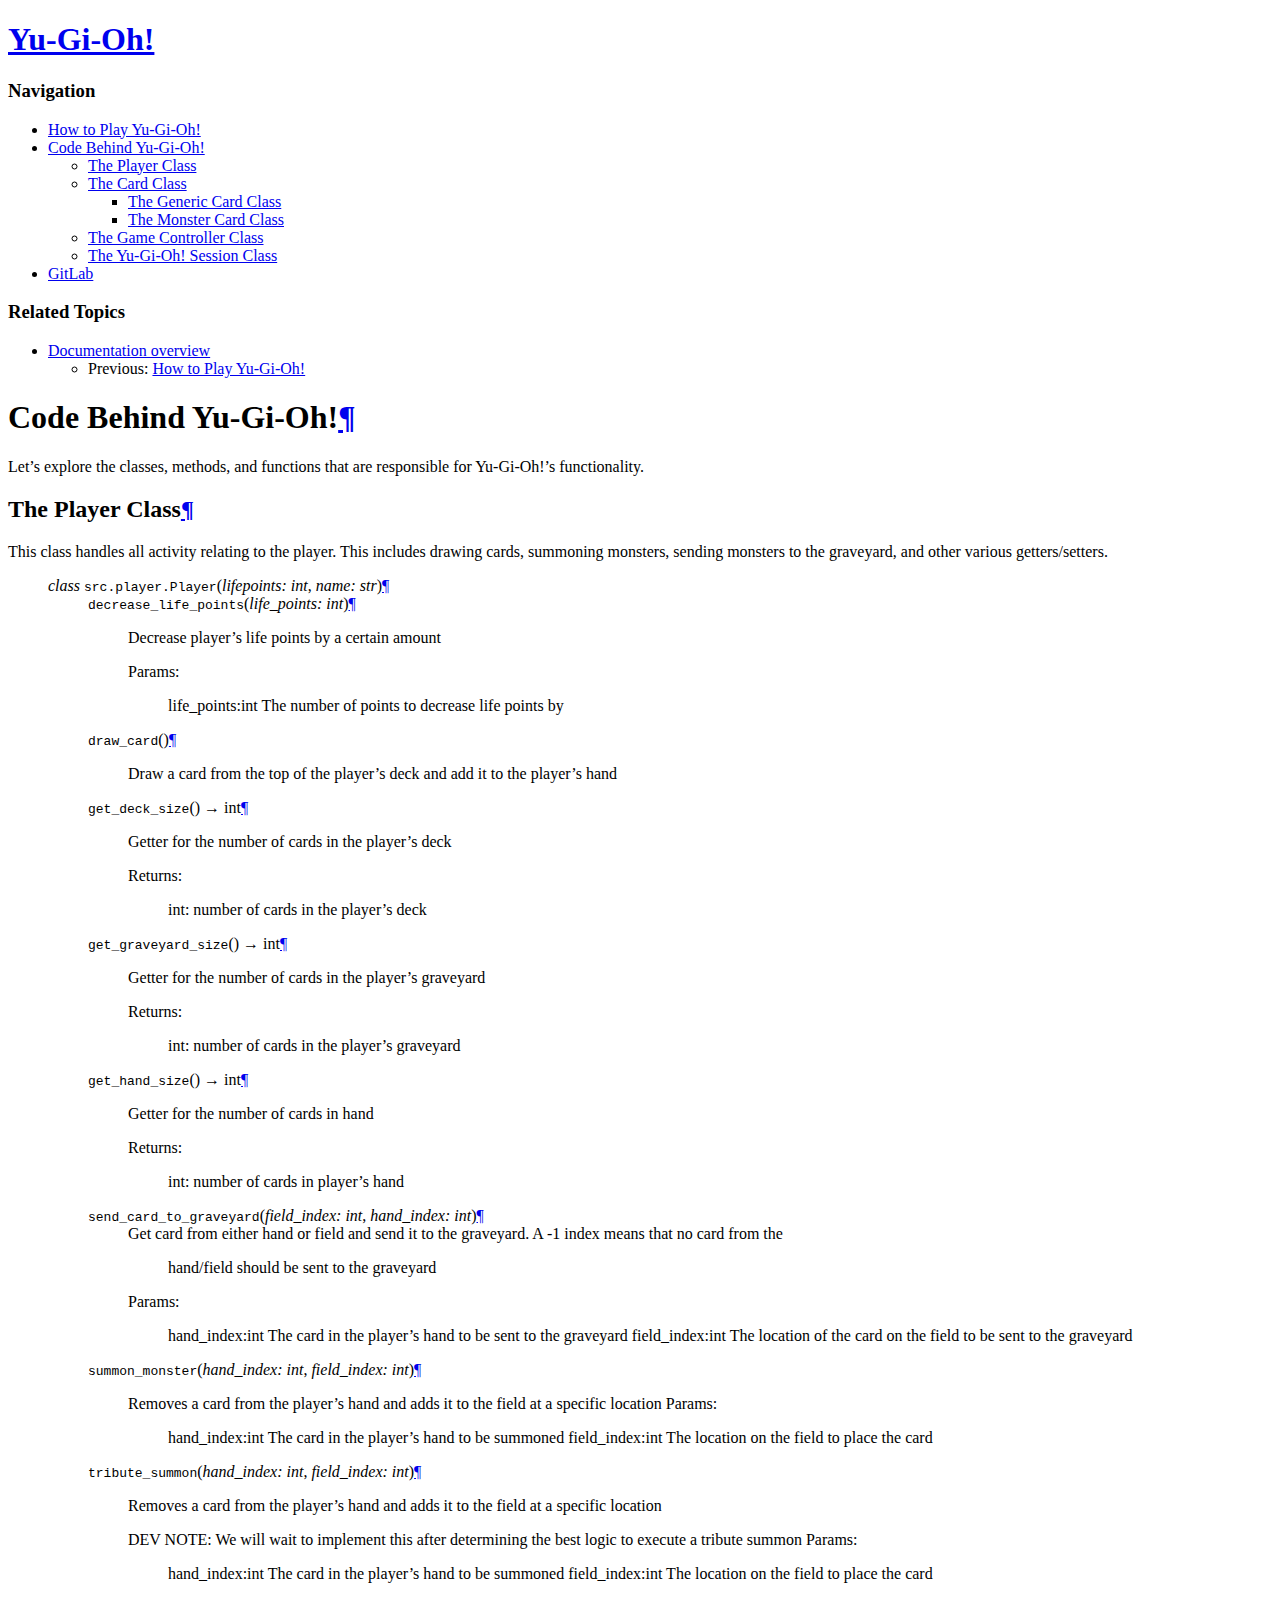
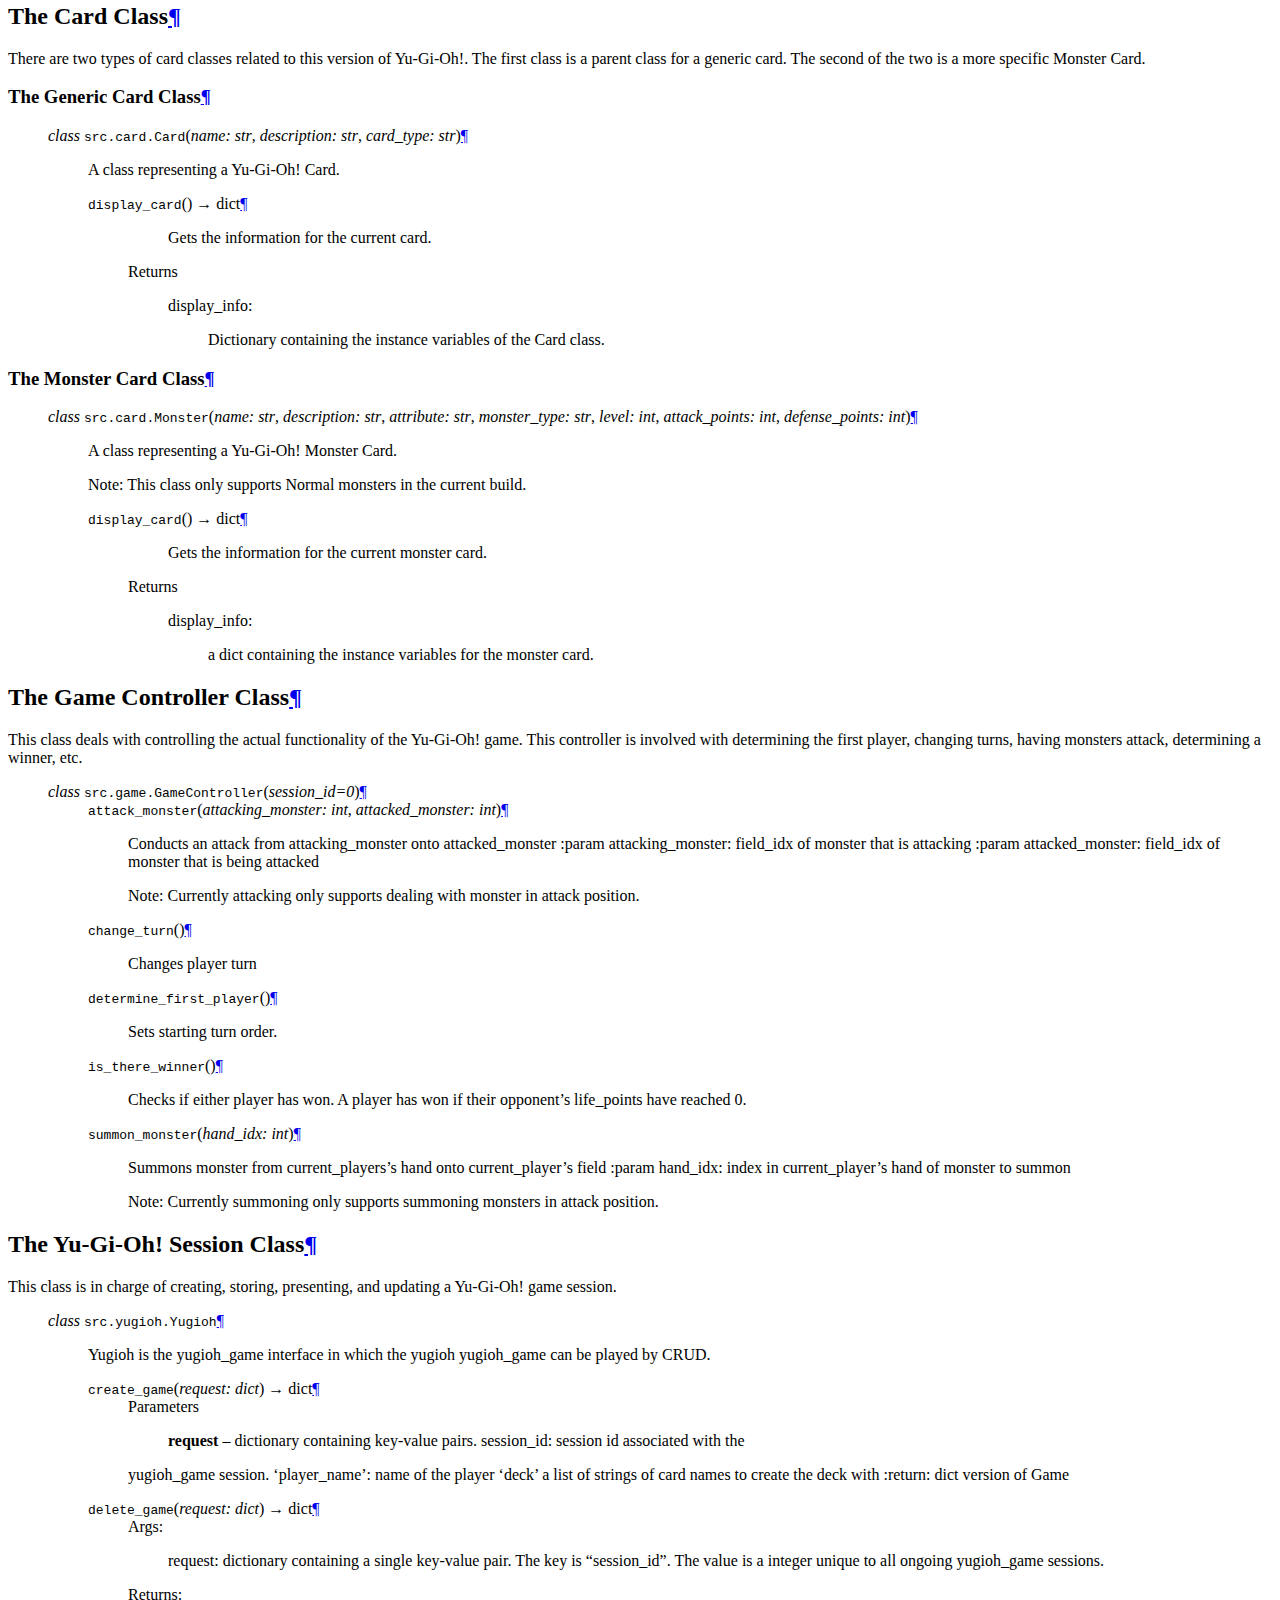
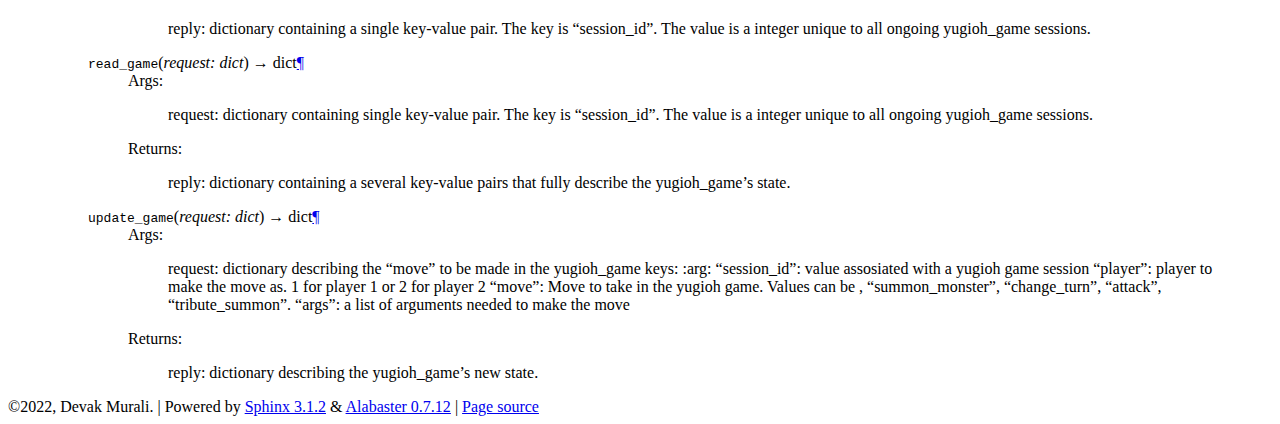
==== classes.html @ b7a45065 "HTML Pages" ====
<!DOCTYPE html>

<html>
  <head>
    <meta charset="utf-8" />
    <meta name="viewport" content="width=device-width, initial-scale=1.0">
    <title>Code Behind Yu-Gi-Oh! &#8212; Yu-Gi-Oh! v0.0.1 documentation</title>
    <link rel="stylesheet" href="_static/alabaster.css" type="text/css" />
    <link rel="stylesheet" href="_static/pygments.css" type="text/css" />
    <script id="documentation_options" data-url_root="./" src="_static/documentation_options.js"></script>
    <script src="_static/jquery.js"></script>
    <script src="_static/underscore.js"></script>
    <script src="_static/doctools.js"></script>
    <script src="_static/language_data.js"></script>
    <link rel="index" title="Index" href="genindex.html" />
    <link rel="search" title="Search" href="search.html" />
    <link rel="prev" title="How to Play Yu-Gi-Oh!" href="howtoplay.html" />
   
  <link rel="stylesheet" href="_static/custom.css" type="text/css" />
  
  
  <meta name="viewport" content="width=device-width, initial-scale=0.9, maximum-scale=0.9" />

  </head><body>
  <div class="document">
    
      <div class="sphinxsidebar" role="navigation" aria-label="main navigation">
        <div class="sphinxsidebarwrapper">
<h1 class="logo"><a href="index.html">Yu-Gi-Oh!</a></h1>








<h3>Navigation</h3>
<ul class="current">
<li class="toctree-l1"><a class="reference internal" href="howtoplay.html">How to Play Yu-Gi-Oh!</a></li>
<li class="toctree-l1 current"><a class="current reference internal" href="#">Code Behind Yu-Gi-Oh!</a><ul>
<li class="toctree-l2"><a class="reference internal" href="#the-player-class">The Player Class</a></li>
<li class="toctree-l2"><a class="reference internal" href="#the-card-class">The Card Class</a><ul>
<li class="toctree-l3"><a class="reference internal" href="#the-generic-card-class">The Generic Card Class</a></li>
<li class="toctree-l3"><a class="reference internal" href="#the-monster-card-class">The Monster Card Class</a></li>
</ul>
</li>
<li class="toctree-l2"><a class="reference internal" href="#the-game-controller-class">The Game Controller Class</a></li>
<li class="toctree-l2"><a class="reference internal" href="#the-yu-gi-oh-session-class">The Yu-Gi-Oh! Session Class</a></li>
</ul>
</li>
<li class="toctree-l1"><a class="reference external" href="https://cmsc435.garrettvanhoy.com/hai265/yugioh">GitLab</a></li>
</ul>

<div class="relations">
<h3>Related Topics</h3>
<ul>
  <li><a href="index.html">Documentation overview</a><ul>
      <li>Previous: <a href="howtoplay.html" title="previous chapter">How to Play Yu-Gi-Oh!</a></li>
  </ul></li>
</ul>
</div>
<div id="searchbox" style="display: none" role="search">
  <h3 id="searchlabel">Quick search</h3>
    <div class="searchformwrapper">
    <form class="search" action="search.html" method="get">
      <input type="text" name="q" aria-labelledby="searchlabel" />
      <input type="submit" value="Go" />
    </form>
    </div>
</div>
<script>$('#searchbox').show(0);</script>








        </div>
      </div>
      <div class="documentwrapper">
        <div class="bodywrapper">
          

          <div class="body" role="main">
            
  <div class="section" id="code-behind-yu-gi-oh">
<h1>Code Behind Yu-Gi-Oh!<a class="headerlink" href="#code-behind-yu-gi-oh" title="Permalink to this headline">¶</a></h1>
<p>Let’s explore the classes, methods, and functions that are responsible for Yu-Gi-Oh!’s functionality.</p>
<div class="section" id="the-player-class">
<h2>The Player Class<a class="headerlink" href="#the-player-class" title="Permalink to this headline">¶</a></h2>
<p>This class handles all activity relating to the player. This includes drawing cards, summoning monsters, sending monsters to the graveyard, and other various getters/setters.</p>
<blockquote>
<div><dl class="py class">
<dt id="src.player.Player">
<em class="property">class </em><code class="sig-prename descclassname">src.player.</code><code class="sig-name descname">Player</code><span class="sig-paren">(</span><em class="sig-param"><span class="n">lifepoints</span><span class="p">:</span> <span class="n">int</span></em>, <em class="sig-param"><span class="n">name</span><span class="p">:</span> <span class="n">str</span></em><span class="sig-paren">)</span><a class="headerlink" href="#src.player.Player" title="Permalink to this definition">¶</a></dt>
<dd><dl class="py method">
<dt id="src.player.Player.decrease_life_points">
<code class="sig-name descname">decrease_life_points</code><span class="sig-paren">(</span><em class="sig-param"><span class="n">life_points</span><span class="p">:</span> <span class="n">int</span></em><span class="sig-paren">)</span><a class="headerlink" href="#src.player.Player.decrease_life_points" title="Permalink to this definition">¶</a></dt>
<dd><p>Decrease player’s life points by a certain amount</p>
<dl class="simple">
<dt>Params:</dt><dd><p>life_points:int The number of points to decrease life points by</p>
</dd>
</dl>
</dd></dl>

<dl class="py method">
<dt id="src.player.Player.draw_card">
<code class="sig-name descname">draw_card</code><span class="sig-paren">(</span><span class="sig-paren">)</span><a class="headerlink" href="#src.player.Player.draw_card" title="Permalink to this definition">¶</a></dt>
<dd><p>Draw a card from the top of the player’s deck and add it to the player’s hand</p>
</dd></dl>

<dl class="py method">
<dt id="src.player.Player.get_deck_size">
<code class="sig-name descname">get_deck_size</code><span class="sig-paren">(</span><span class="sig-paren">)</span> &#x2192; int<a class="headerlink" href="#src.player.Player.get_deck_size" title="Permalink to this definition">¶</a></dt>
<dd><p>Getter for the number of cards in the player’s deck</p>
<dl class="simple">
<dt>Returns:</dt><dd><p>int: number of cards in the player’s deck</p>
</dd>
</dl>
</dd></dl>

<dl class="py method">
<dt id="src.player.Player.get_graveyard_size">
<code class="sig-name descname">get_graveyard_size</code><span class="sig-paren">(</span><span class="sig-paren">)</span> &#x2192; int<a class="headerlink" href="#src.player.Player.get_graveyard_size" title="Permalink to this definition">¶</a></dt>
<dd><p>Getter for the number of cards in the player’s graveyard</p>
<dl class="simple">
<dt>Returns:</dt><dd><p>int: number of cards in the player’s graveyard</p>
</dd>
</dl>
</dd></dl>

<dl class="py method">
<dt id="src.player.Player.get_hand_size">
<code class="sig-name descname">get_hand_size</code><span class="sig-paren">(</span><span class="sig-paren">)</span> &#x2192; int<a class="headerlink" href="#src.player.Player.get_hand_size" title="Permalink to this definition">¶</a></dt>
<dd><p>Getter for the number of cards in hand</p>
<dl class="simple">
<dt>Returns:</dt><dd><p>int: number of cards in player’s hand</p>
</dd>
</dl>
</dd></dl>

<dl class="py method">
<dt id="src.player.Player.send_card_to_graveyard">
<code class="sig-name descname">send_card_to_graveyard</code><span class="sig-paren">(</span><em class="sig-param"><span class="n">field_index</span><span class="p">:</span> <span class="n">int</span></em>, <em class="sig-param"><span class="n">hand_index</span><span class="p">:</span> <span class="n">int</span></em><span class="sig-paren">)</span><a class="headerlink" href="#src.player.Player.send_card_to_graveyard" title="Permalink to this definition">¶</a></dt>
<dd><dl class="simple">
<dt>Get card from either hand or field and send it to the graveyard. A -1 index means that no card from the</dt><dd><p>hand/field should be sent to the graveyard</p>
</dd>
<dt>Params:</dt><dd><p>hand_index:int The card in the player’s hand to be sent to the graveyard
field_index:int The location of the card on the field to be sent to the graveyard</p>
</dd>
</dl>
</dd></dl>

<dl class="py method">
<dt id="src.player.Player.summon_monster">
<code class="sig-name descname">summon_monster</code><span class="sig-paren">(</span><em class="sig-param"><span class="n">hand_index</span><span class="p">:</span> <span class="n">int</span></em>, <em class="sig-param"><span class="n">field_index</span><span class="p">:</span> <span class="n">int</span></em><span class="sig-paren">)</span><a class="headerlink" href="#src.player.Player.summon_monster" title="Permalink to this definition">¶</a></dt>
<dd><p>Removes a card from the player’s hand and adds it to the field at a specific location
Params:</p>
<blockquote>
<div><p>hand_index:int The card in the player’s hand to be summoned
field_index:int The location on the field to place the card</p>
</div></blockquote>
</dd></dl>

<dl class="py method">
<dt id="src.player.Player.tribute_summon">
<code class="sig-name descname">tribute_summon</code><span class="sig-paren">(</span><em class="sig-param"><span class="n">hand_index</span><span class="p">:</span> <span class="n">int</span></em>, <em class="sig-param"><span class="n">field_index</span><span class="p">:</span> <span class="n">int</span></em><span class="sig-paren">)</span><a class="headerlink" href="#src.player.Player.tribute_summon" title="Permalink to this definition">¶</a></dt>
<dd><p>Removes a card from the player’s hand and adds it to the field at a specific location</p>
<p>DEV NOTE: We will wait to implement this after determining the best logic to execute a tribute summon
Params:</p>
<blockquote>
<div><p>hand_index:int The card in the player’s hand to be summoned
field_index:int The location on the field to place the card</p>
</div></blockquote>
</dd></dl>

</dd></dl>

</div></blockquote>
</div>
<div class="section" id="the-card-class">
<h2>The Card Class<a class="headerlink" href="#the-card-class" title="Permalink to this headline">¶</a></h2>
<p>There are two types of card classes related to this version of Yu-Gi-Oh!. The first class is a parent class for a generic card. The second of the two is a more specific Monster Card.</p>
<div class="section" id="the-generic-card-class">
<h3>The Generic Card Class<a class="headerlink" href="#the-generic-card-class" title="Permalink to this headline">¶</a></h3>
<blockquote>
<div><dl class="py class">
<dt id="src.card.Card">
<em class="property">class </em><code class="sig-prename descclassname">src.card.</code><code class="sig-name descname">Card</code><span class="sig-paren">(</span><em class="sig-param"><span class="n">name</span><span class="p">:</span> <span class="n">str</span></em>, <em class="sig-param"><span class="n">description</span><span class="p">:</span> <span class="n">str</span></em>, <em class="sig-param"><span class="n">card_type</span><span class="p">:</span> <span class="n">str</span></em><span class="sig-paren">)</span><a class="headerlink" href="#src.card.Card" title="Permalink to this definition">¶</a></dt>
<dd><p>A class representing a Yu-Gi-Oh! Card.</p>
<dl class="py method">
<dt id="src.card.Card.display_card">
<code class="sig-name descname">display_card</code><span class="sig-paren">(</span><span class="sig-paren">)</span> &#x2192; dict<a class="headerlink" href="#src.card.Card.display_card" title="Permalink to this definition">¶</a></dt>
<dd><blockquote>
<div><p>Gets the information for the current card.</p>
</div></blockquote>
<dl class="field-list simple">
<dt class="field-odd">Returns</dt>
<dd class="field-odd"><p><dl class="simple">
<dt>display_info:</dt><dd><p>Dictionary containing the instance variables of the Card class.</p>
</dd>
</dl>
</p>
</dd>
</dl>
</dd></dl>

</dd></dl>

</div></blockquote>
</div>
<div class="section" id="the-monster-card-class">
<h3>The Monster Card Class<a class="headerlink" href="#the-monster-card-class" title="Permalink to this headline">¶</a></h3>
<blockquote>
<div><dl class="py class">
<dt id="src.card.Monster">
<em class="property">class </em><code class="sig-prename descclassname">src.card.</code><code class="sig-name descname">Monster</code><span class="sig-paren">(</span><em class="sig-param"><span class="n">name</span><span class="p">:</span> <span class="n">str</span></em>, <em class="sig-param"><span class="n">description</span><span class="p">:</span> <span class="n">str</span></em>, <em class="sig-param"><span class="n">attribute</span><span class="p">:</span> <span class="n">str</span></em>, <em class="sig-param"><span class="n">monster_type</span><span class="p">:</span> <span class="n">str</span></em>, <em class="sig-param"><span class="n">level</span><span class="p">:</span> <span class="n">int</span></em>, <em class="sig-param"><span class="n">attack_points</span><span class="p">:</span> <span class="n">int</span></em>, <em class="sig-param"><span class="n">defense_points</span><span class="p">:</span> <span class="n">int</span></em><span class="sig-paren">)</span><a class="headerlink" href="#src.card.Monster" title="Permalink to this definition">¶</a></dt>
<dd><p>A class representing a Yu-Gi-Oh! Monster Card.</p>
<p>Note: This class only supports Normal monsters in the current build.</p>
<dl class="py method">
<dt id="src.card.Monster.display_card">
<code class="sig-name descname">display_card</code><span class="sig-paren">(</span><span class="sig-paren">)</span> &#x2192; dict<a class="headerlink" href="#src.card.Monster.display_card" title="Permalink to this definition">¶</a></dt>
<dd><blockquote>
<div><p>Gets the information for the current monster card.</p>
</div></blockquote>
<dl class="field-list simple">
<dt class="field-odd">Returns</dt>
<dd class="field-odd"><p><dl class="simple">
<dt>display_info:</dt><dd><p>a dict containing the instance variables for the monster card.</p>
</dd>
</dl>
</p>
</dd>
</dl>
</dd></dl>

</dd></dl>

</div></blockquote>
</div>
</div>
<div class="section" id="the-game-controller-class">
<h2>The Game Controller Class<a class="headerlink" href="#the-game-controller-class" title="Permalink to this headline">¶</a></h2>
<p>This class deals with controlling the actual functionality of the Yu-Gi-Oh! game. This controller is involved with determining the first player, changing turns, having monsters attack, determining a winner, etc.</p>
<blockquote>
<div><dl class="py class">
<dt id="src.game.GameController">
<em class="property">class </em><code class="sig-prename descclassname">src.game.</code><code class="sig-name descname">GameController</code><span class="sig-paren">(</span><em class="sig-param"><span class="n">session_id</span><span class="o">=</span><span class="default_value">0</span></em><span class="sig-paren">)</span><a class="headerlink" href="#src.game.GameController" title="Permalink to this definition">¶</a></dt>
<dd><dl class="py method">
<dt id="src.game.GameController.attack_monster">
<code class="sig-name descname">attack_monster</code><span class="sig-paren">(</span><em class="sig-param"><span class="n">attacking_monster</span><span class="p">:</span> <span class="n">int</span></em>, <em class="sig-param"><span class="n">attacked_monster</span><span class="p">:</span> <span class="n">int</span></em><span class="sig-paren">)</span><a class="headerlink" href="#src.game.GameController.attack_monster" title="Permalink to this definition">¶</a></dt>
<dd><p>Conducts an attack from attacking_monster onto attacked_monster
:param attacking_monster: field_idx of monster that is attacking
:param attacked_monster: field_idx of monster that is being attacked</p>
<p>Note: Currently attacking only supports dealing with monster in attack position.</p>
</dd></dl>

<dl class="py method">
<dt id="src.game.GameController.change_turn">
<code class="sig-name descname">change_turn</code><span class="sig-paren">(</span><span class="sig-paren">)</span><a class="headerlink" href="#src.game.GameController.change_turn" title="Permalink to this definition">¶</a></dt>
<dd><p>Changes player turn</p>
</dd></dl>

<dl class="py method">
<dt id="src.game.GameController.determine_first_player">
<code class="sig-name descname">determine_first_player</code><span class="sig-paren">(</span><span class="sig-paren">)</span><a class="headerlink" href="#src.game.GameController.determine_first_player" title="Permalink to this definition">¶</a></dt>
<dd><p>Sets starting turn order.</p>
</dd></dl>

<dl class="py method">
<dt id="src.game.GameController.is_there_winner">
<code class="sig-name descname">is_there_winner</code><span class="sig-paren">(</span><span class="sig-paren">)</span><a class="headerlink" href="#src.game.GameController.is_there_winner" title="Permalink to this definition">¶</a></dt>
<dd><p>Checks if either player has won. A player has won if their opponent’s life_points have reached 0.</p>
</dd></dl>

<dl class="py method">
<dt id="src.game.GameController.summon_monster">
<code class="sig-name descname">summon_monster</code><span class="sig-paren">(</span><em class="sig-param"><span class="n">hand_idx</span><span class="p">:</span> <span class="n">int</span></em><span class="sig-paren">)</span><a class="headerlink" href="#src.game.GameController.summon_monster" title="Permalink to this definition">¶</a></dt>
<dd><p>Summons monster from  current_players’s hand onto current_player’s field
:param hand_idx: index in current_player’s hand of monster to summon</p>
<p>Note: Currently summoning only supports summoning monsters in attack position.</p>
</dd></dl>

</dd></dl>

</div></blockquote>
</div>
<div class="section" id="the-yu-gi-oh-session-class">
<h2>The Yu-Gi-Oh! Session Class<a class="headerlink" href="#the-yu-gi-oh-session-class" title="Permalink to this headline">¶</a></h2>
<p>This class is in charge of creating, storing, presenting, and updating a Yu-Gi-Oh! game session.</p>
<blockquote>
<div><dl class="py class">
<dt id="src.yugioh.Yugioh">
<em class="property">class </em><code class="sig-prename descclassname">src.yugioh.</code><code class="sig-name descname">Yugioh</code><a class="headerlink" href="#src.yugioh.Yugioh" title="Permalink to this definition">¶</a></dt>
<dd><p>Yugioh is the yugioh_game interface in which the yugioh yugioh_game can be played by CRUD.</p>
<dl class="py method">
<dt id="src.yugioh.Yugioh.create_game">
<code class="sig-name descname">create_game</code><span class="sig-paren">(</span><em class="sig-param"><span class="n">request</span><span class="p">:</span> <span class="n">dict</span></em><span class="sig-paren">)</span> &#x2192; dict<a class="headerlink" href="#src.yugioh.Yugioh.create_game" title="Permalink to this definition">¶</a></dt>
<dd><dl class="field-list simple">
<dt class="field-odd">Parameters</dt>
<dd class="field-odd"><p><strong>request</strong> – dictionary containing  key-value pairs. session_id: session id associated with the</p>
</dd>
</dl>
<p>yugioh_game session.
‘player_name’: name of the player
‘deck’ a list of strings of card names to create the deck with
:return: dict version of Game</p>
</dd></dl>

<dl class="py method">
<dt id="src.yugioh.Yugioh.delete_game">
<code class="sig-name descname">delete_game</code><span class="sig-paren">(</span><em class="sig-param"><span class="n">request</span><span class="p">:</span> <span class="n">dict</span></em><span class="sig-paren">)</span> &#x2192; dict<a class="headerlink" href="#src.yugioh.Yugioh.delete_game" title="Permalink to this definition">¶</a></dt>
<dd><dl class="simple">
<dt>Args:</dt><dd><p>request: dictionary containing a single key-value pair. The key is “session_id”. The value is a
integer unique to all ongoing yugioh_game sessions.</p>
</dd>
<dt>Returns:</dt><dd><p>reply: dictionary containing a single key-value pair. The key is “session_id”. The value is a
integer unique to all ongoing yugioh_game sessions.</p>
</dd>
</dl>
</dd></dl>

<dl class="py method">
<dt id="src.yugioh.Yugioh.read_game">
<code class="sig-name descname">read_game</code><span class="sig-paren">(</span><em class="sig-param"><span class="n">request</span><span class="p">:</span> <span class="n">dict</span></em><span class="sig-paren">)</span> &#x2192; dict<a class="headerlink" href="#src.yugioh.Yugioh.read_game" title="Permalink to this definition">¶</a></dt>
<dd><dl class="simple">
<dt>Args:</dt><dd><p>request: dictionary containing single key-value pair. The key is “session_id”. The value is a
integer unique to all ongoing yugioh_game sessions.</p>
</dd>
<dt>Returns:</dt><dd><p>reply: dictionary containing a several key-value pairs that fully describe the yugioh_game’s state.</p>
</dd>
</dl>
</dd></dl>

<dl class="py method">
<dt id="src.yugioh.Yugioh.update_game">
<code class="sig-name descname">update_game</code><span class="sig-paren">(</span><em class="sig-param"><span class="n">request</span><span class="p">:</span> <span class="n">dict</span></em><span class="sig-paren">)</span> &#x2192; dict<a class="headerlink" href="#src.yugioh.Yugioh.update_game" title="Permalink to this definition">¶</a></dt>
<dd><dl class="simple">
<dt>Args:</dt><dd><p>request: dictionary describing the “move” to be made in the yugioh_game keys:
:arg: “session_id”: value assosiated with a yugioh game session
“player”: player to make the move as. 1 for player 1 or 2 for player 2
“move”: Move to take in the yugioh game. Values can be , “summon_monster”, “change_turn”, “attack”,
“tribute_summon”.
“args”: a list of arguments needed to make the move</p>
</dd>
<dt>Returns:</dt><dd><p>reply: dictionary describing the yugioh_game’s new state.</p>
</dd>
</dl>
</dd></dl>

</dd></dl>

</div></blockquote>
</div>
</div>


          </div>
          
        </div>
      </div>
    <div class="clearer"></div>
  </div>
    <div class="footer">
      &copy;2022, Devak Murali.
      
      |
      Powered by <a href="http://sphinx-doc.org/">Sphinx 3.1.2</a>
      &amp; <a href="https://github.com/bitprophet/alabaster">Alabaster 0.7.12</a>
      
      |
      <a href="_sources/classes.rst.txt"
          rel="nofollow">Page source</a>
    </div>

    

    
  </body>
</html>
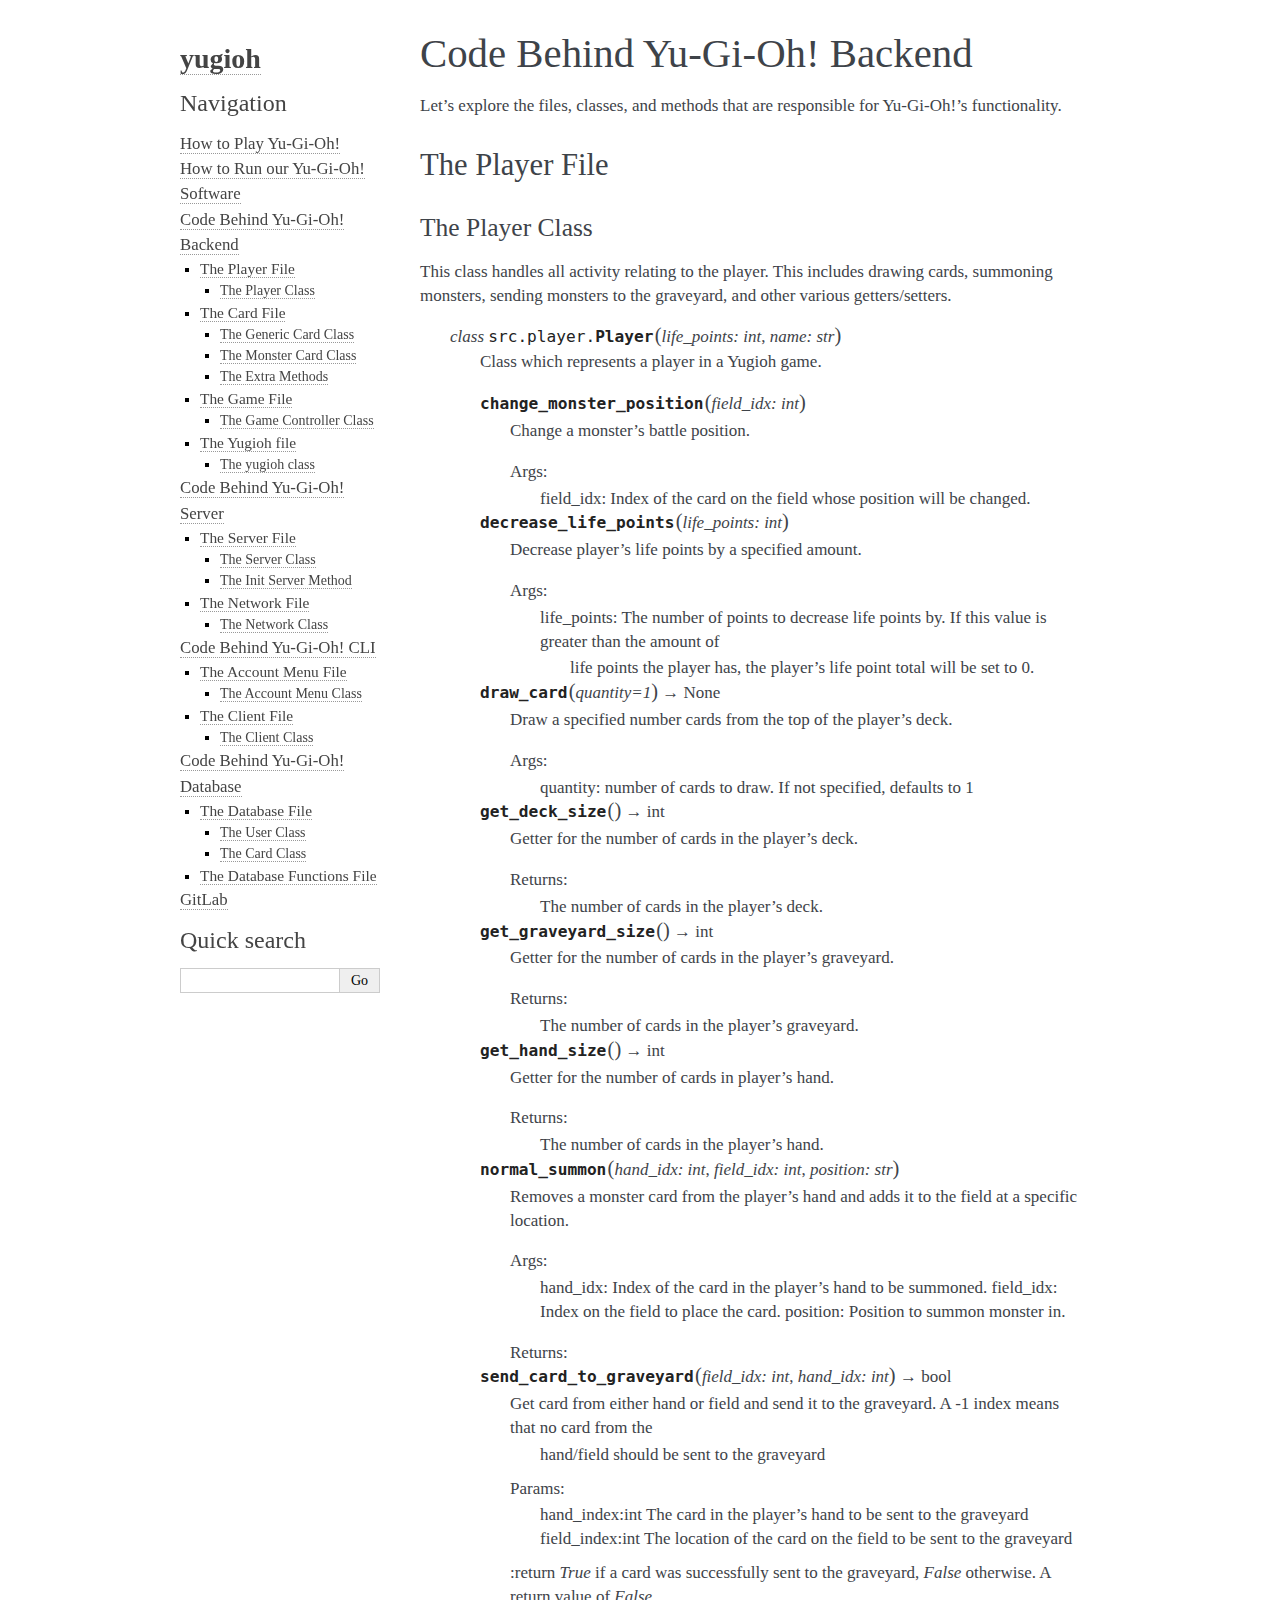
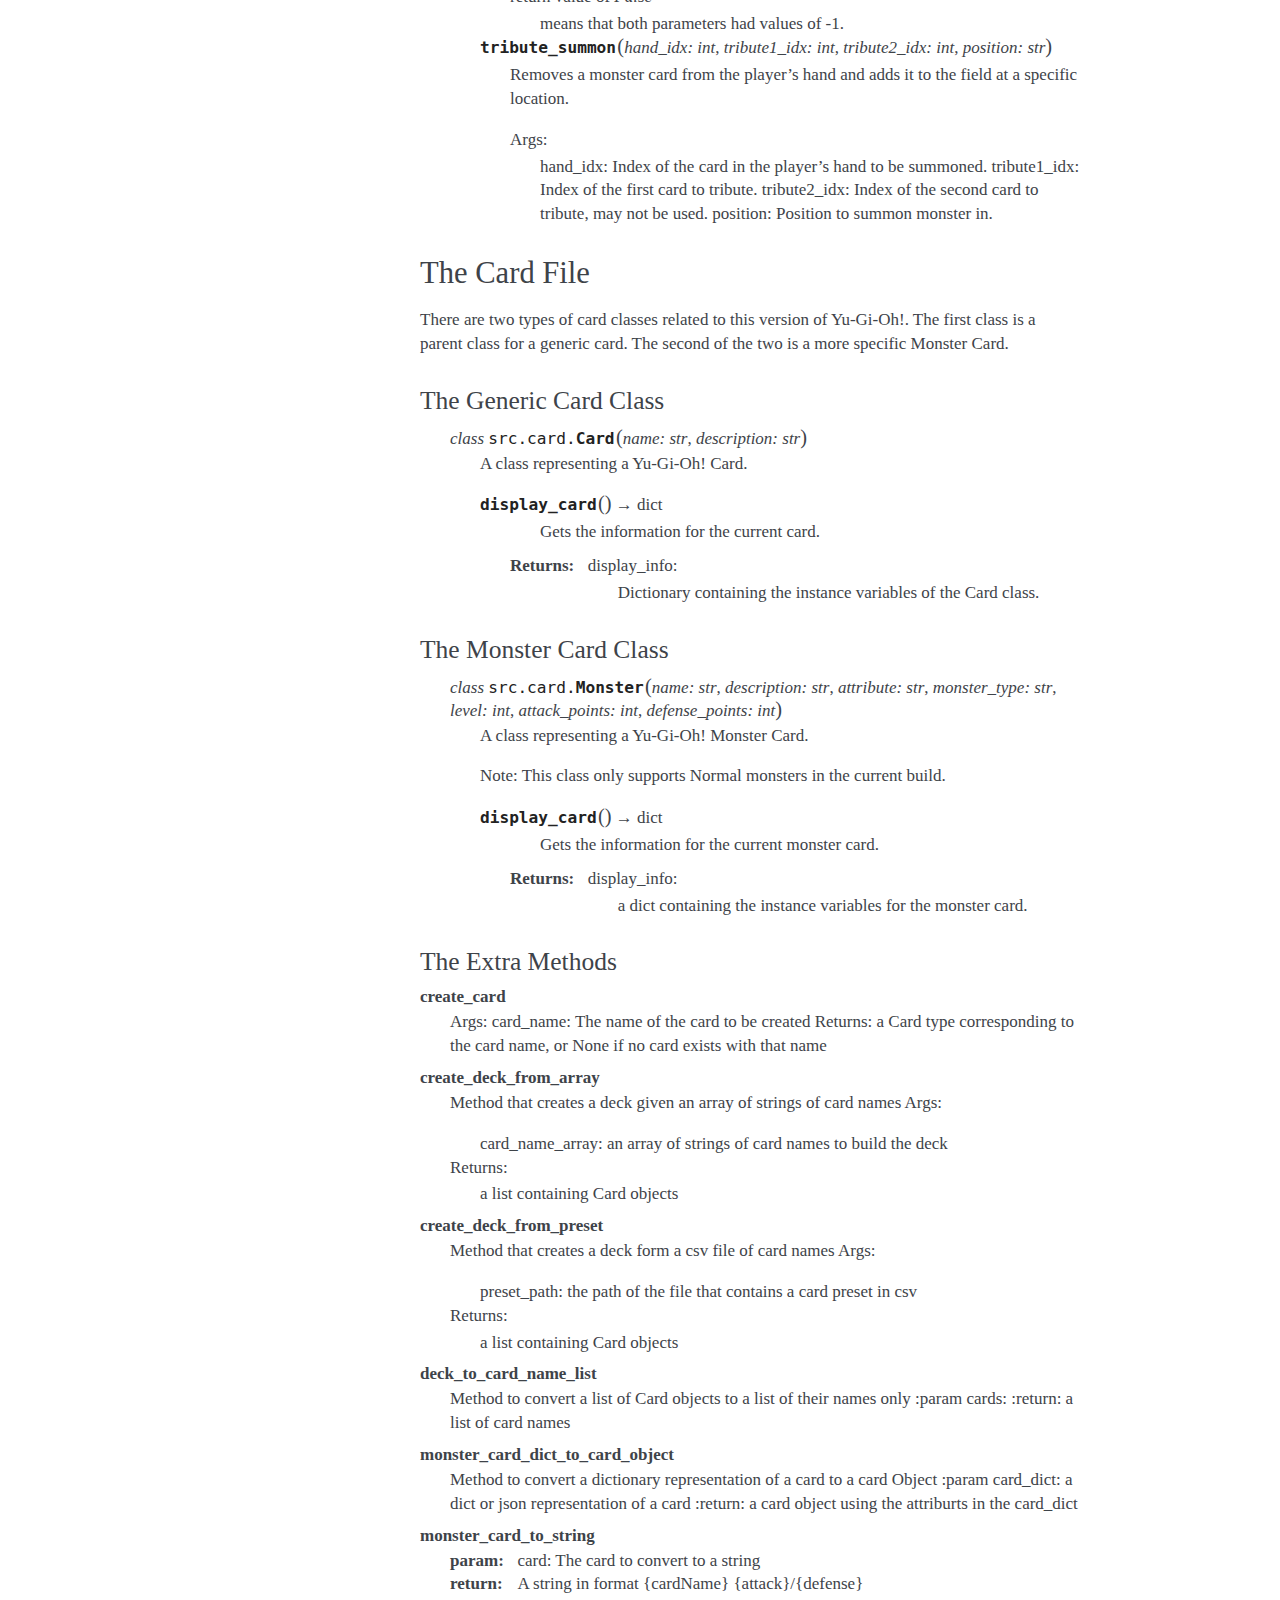
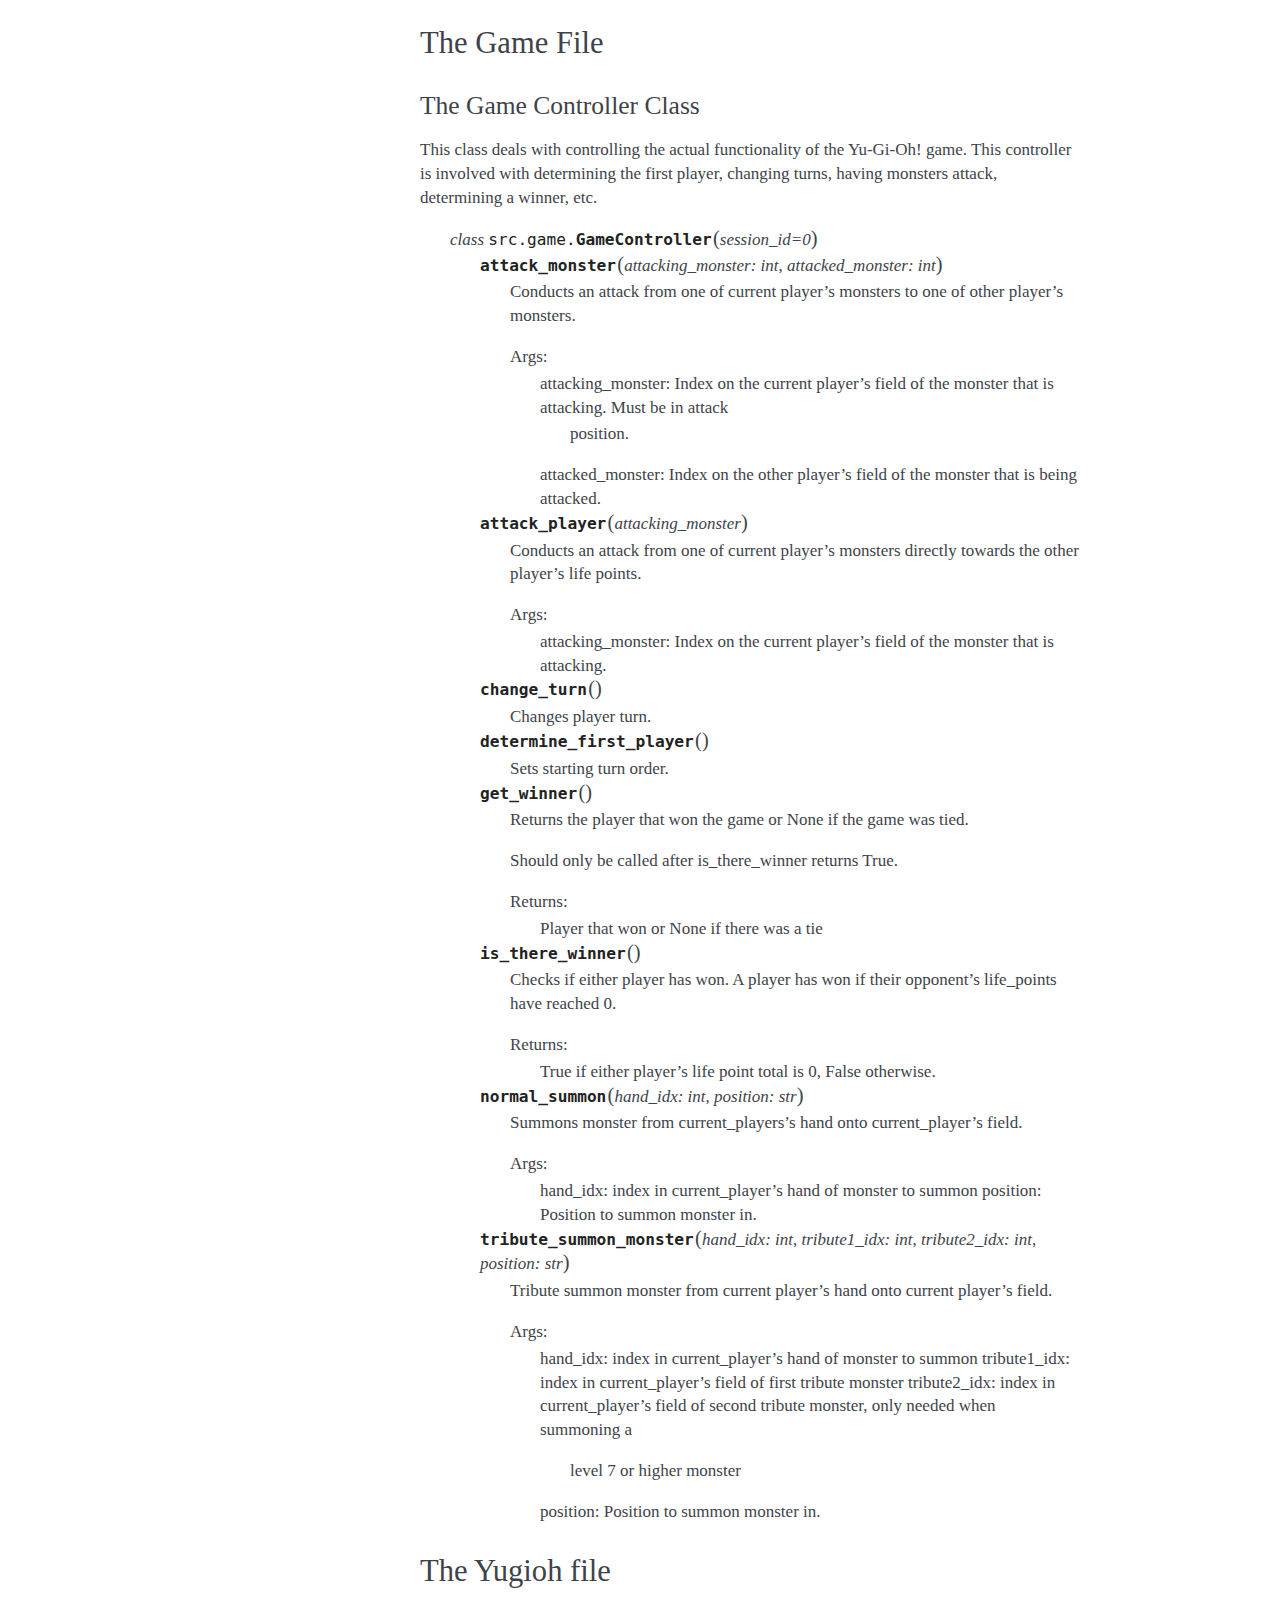
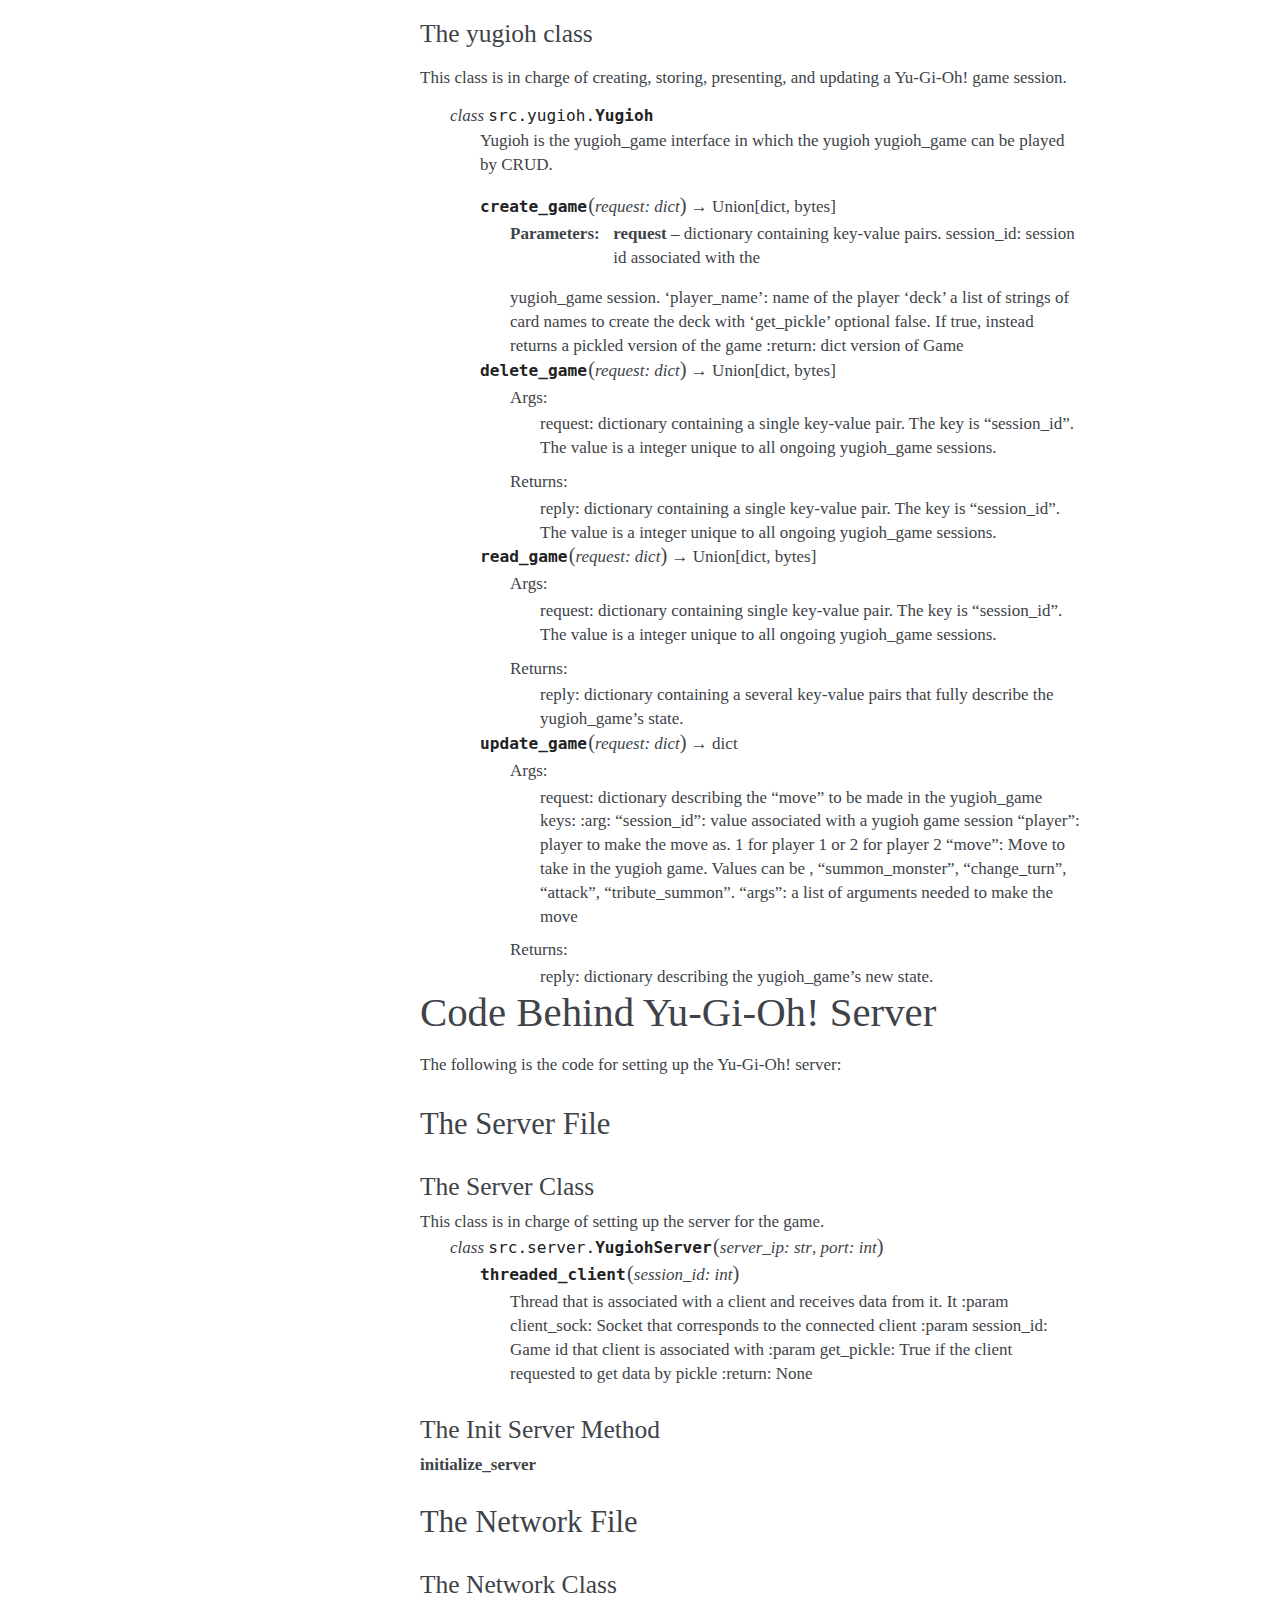
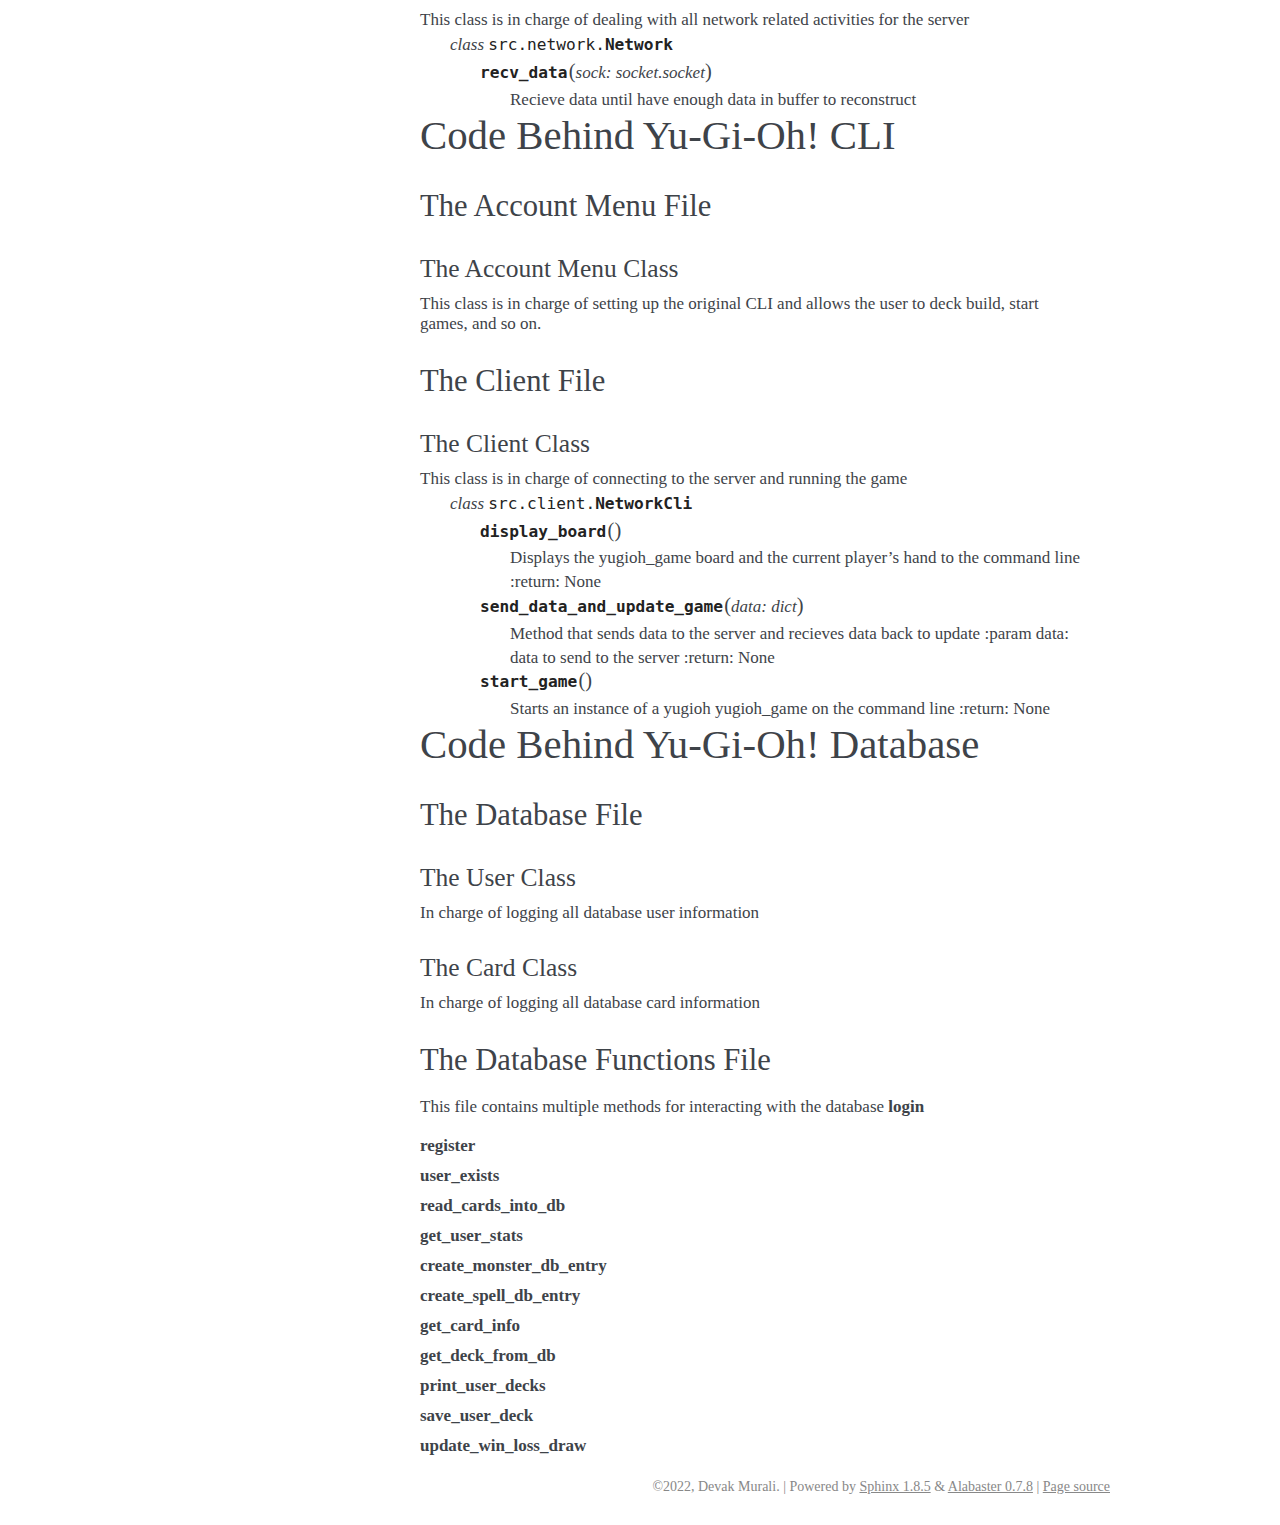
==== commit 5bbddacd: "Update classes.html" ====
--- a/classes.html
+++ b/classes.html
@@ -1,212 +1,184 @@
 
-<!DOCTYPE html>
-
-<html>
+<!DOCTYPE html PUBLIC "-//W3C//DTD XHTML 1.0 Transitional//EN"
+  "http://www.w3.org/TR/xhtml1/DTD/xhtml1-transitional.dtd">
+
+<html xmlns="http://www.w3.org/1999/xhtml">
   <head>
-    <meta charset="utf-8" />
-    <meta name="viewport" content="width=device-width, initial-scale=1.0">
-    <title>Code Behind Yu-Gi-Oh! &#8212; Yu-Gi-Oh! v0.0.1 documentation</title>
+    <meta http-equiv="X-UA-Compatible" content="IE=Edge" />
+    <meta http-equiv="Content-Type" content="text/html; charset=utf-8" />
+    <title>Code Behind Yu-Gi-Oh! Backend &#8212; yugioh v0.0.2 documentation</title>
     <link rel="stylesheet" href="_static/alabaster.css" type="text/css" />
     <link rel="stylesheet" href="_static/pygments.css" type="text/css" />
-    <script id="documentation_options" data-url_root="./" src="_static/documentation_options.js"></script>
-    <script src="_static/jquery.js"></script>
-    <script src="_static/underscore.js"></script>
-    <script src="_static/doctools.js"></script>
-    <script src="_static/language_data.js"></script>
+    <script type="text/javascript" id="documentation_options" data-url_root="./" src="_static/documentation_options.js"></script>
+    <script type="text/javascript" src="_static/jquery.js"></script>
+    <script type="text/javascript" src="_static/underscore.js"></script>
+    <script type="text/javascript" src="_static/doctools.js"></script>
+    <script type="text/javascript" src="_static/language_data.js"></script>
     <link rel="index" title="Index" href="genindex.html" />
     <link rel="search" title="Search" href="search.html" />
-    <link rel="prev" title="How to Play Yu-Gi-Oh!" href="howtoplay.html" />
+    <link rel="prev" title="How to Run our Yu-Gi-Oh! Software" href="howtorunsoftware.html" />
    
   <link rel="stylesheet" href="_static/custom.css" type="text/css" />
   
+  <meta name="viewport" content="width=device-width, initial-scale=0.9, maximum-scale=0.9" />
+
+  </head><body>
   
-  <meta name="viewport" content="width=device-width, initial-scale=0.9, maximum-scale=0.9" />
-
-  </head><body>
-  <div class="document">
-    
-      <div class="sphinxsidebar" role="navigation" aria-label="main navigation">
-        <div class="sphinxsidebarwrapper">
-<h1 class="logo"><a href="index.html">Yu-Gi-Oh!</a></h1>
-
-
-
-
-
-
-
-
-<h3>Navigation</h3>
-<ul class="current">
-<li class="toctree-l1"><a class="reference internal" href="howtoplay.html">How to Play Yu-Gi-Oh!</a></li>
-<li class="toctree-l1 current"><a class="current reference internal" href="#">Code Behind Yu-Gi-Oh!</a><ul>
-<li class="toctree-l2"><a class="reference internal" href="#the-player-class">The Player Class</a></li>
-<li class="toctree-l2"><a class="reference internal" href="#the-card-class">The Card Class</a><ul>
-<li class="toctree-l3"><a class="reference internal" href="#the-generic-card-class">The Generic Card Class</a></li>
-<li class="toctree-l3"><a class="reference internal" href="#the-monster-card-class">The Monster Card Class</a></li>
-</ul>
-</li>
-<li class="toctree-l2"><a class="reference internal" href="#the-game-controller-class">The Game Controller Class</a></li>
-<li class="toctree-l2"><a class="reference internal" href="#the-yu-gi-oh-session-class">The Yu-Gi-Oh! Session Class</a></li>
-</ul>
-</li>
-<li class="toctree-l1"><a class="reference external" href="https://cmsc435.garrettvanhoy.com/hai265/yugioh">GitLab</a></li>
-</ul>
-
-<div class="relations">
-<h3>Related Topics</h3>
-<ul>
-  <li><a href="index.html">Documentation overview</a><ul>
-      <li>Previous: <a href="howtoplay.html" title="previous chapter">How to Play Yu-Gi-Oh!</a></li>
-  </ul></li>
-</ul>
-</div>
-<div id="searchbox" style="display: none" role="search">
-  <h3 id="searchlabel">Quick search</h3>
-    <div class="searchformwrapper">
-    <form class="search" action="search.html" method="get">
-      <input type="text" name="q" aria-labelledby="searchlabel" />
-      <input type="submit" value="Go" />
-    </form>
-    </div>
-</div>
-<script>$('#searchbox').show(0);</script>
-
-
-
-
-
-
-
-
-        </div>
-      </div>
+
+    <div class="document">
       <div class="documentwrapper">
         <div class="bodywrapper">
-          
-
           <div class="body" role="main">
             
-  <div class="section" id="code-behind-yu-gi-oh">
-<h1>Code Behind Yu-Gi-Oh!<a class="headerlink" href="#code-behind-yu-gi-oh" title="Permalink to this headline">¶</a></h1>
-<p>Let’s explore the classes, methods, and functions that are responsible for Yu-Gi-Oh!’s functionality.</p>
+  <div class="section" id="code-behind-yu-gi-oh-backend">
+<h1>Code Behind Yu-Gi-Oh! Backend<a class="headerlink" href="#code-behind-yu-gi-oh-backend" title="Permalink to this headline">¶</a></h1>
+<p>Let’s explore the files, classes, and methods that are responsible for Yu-Gi-Oh!’s functionality.</p>
+<div class="section" id="the-player-file">
+<h2>The Player File<a class="headerlink" href="#the-player-file" title="Permalink to this headline">¶</a></h2>
 <div class="section" id="the-player-class">
-<h2>The Player Class<a class="headerlink" href="#the-player-class" title="Permalink to this headline">¶</a></h2>
+<h3>The Player Class<a class="headerlink" href="#the-player-class" title="Permalink to this headline">¶</a></h3>
 <p>This class handles all activity relating to the player. This includes drawing cards, summoning monsters, sending monsters to the graveyard, and other various getters/setters.</p>
 <blockquote>
-<div><dl class="py class">
+<div><dl class="class">
 <dt id="src.player.Player">
-<em class="property">class </em><code class="sig-prename descclassname">src.player.</code><code class="sig-name descname">Player</code><span class="sig-paren">(</span><em class="sig-param"><span class="n">lifepoints</span><span class="p">:</span> <span class="n">int</span></em>, <em class="sig-param"><span class="n">name</span><span class="p">:</span> <span class="n">str</span></em><span class="sig-paren">)</span><a class="headerlink" href="#src.player.Player" title="Permalink to this definition">¶</a></dt>
-<dd><dl class="py method">
+<em class="property">class </em><code class="descclassname">src.player.</code><code class="descname">Player</code><span class="sig-paren">(</span><em>life_points: int</em>, <em>name: str</em><span class="sig-paren">)</span><a class="headerlink" href="#src.player.Player" title="Permalink to this definition">¶</a></dt>
+<dd><p>Class which represents a player in a Yugioh game.</p>
+<dl class="method">
+<dt id="src.player.Player.change_monster_position">
+<code class="descname">change_monster_position</code><span class="sig-paren">(</span><em>field_idx: int</em><span class="sig-paren">)</span><a class="headerlink" href="#src.player.Player.change_monster_position" title="Permalink to this definition">¶</a></dt>
+<dd><p>Change a monster’s battle position.</p>
+<dl class="docutils">
+<dt>Args:</dt>
+<dd>field_idx: Index of the card on the field whose position will be changed.</dd>
+</dl>
+</dd></dl>
+
+<dl class="method">
 <dt id="src.player.Player.decrease_life_points">
-<code class="sig-name descname">decrease_life_points</code><span class="sig-paren">(</span><em class="sig-param"><span class="n">life_points</span><span class="p">:</span> <span class="n">int</span></em><span class="sig-paren">)</span><a class="headerlink" href="#src.player.Player.decrease_life_points" title="Permalink to this definition">¶</a></dt>
-<dd><p>Decrease player’s life points by a certain amount</p>
-<dl class="simple">
-<dt>Params:</dt><dd><p>life_points:int The number of points to decrease life points by</p>
-</dd>
-</dl>
-</dd></dl>
-
-<dl class="py method">
+<code class="descname">decrease_life_points</code><span class="sig-paren">(</span><em>life_points: int</em><span class="sig-paren">)</span><a class="headerlink" href="#src.player.Player.decrease_life_points" title="Permalink to this definition">¶</a></dt>
+<dd><p>Decrease player’s life points by a specified amount.</p>
+<dl class="docutils">
+<dt>Args:</dt>
+<dd><dl class="first last docutils">
+<dt>life_points: The number of points to decrease life points by. If this value is greater than the amount of</dt>
+<dd>life points the player has, the player’s life point total will be set to 0.</dd>
+</dl>
+</dd>
+</dl>
+</dd></dl>
+
+<dl class="method">
 <dt id="src.player.Player.draw_card">
-<code class="sig-name descname">draw_card</code><span class="sig-paren">(</span><span class="sig-paren">)</span><a class="headerlink" href="#src.player.Player.draw_card" title="Permalink to this definition">¶</a></dt>
-<dd><p>Draw a card from the top of the player’s deck and add it to the player’s hand</p>
-</dd></dl>
-
-<dl class="py method">
+<code class="descname">draw_card</code><span class="sig-paren">(</span><em>quantity=1</em><span class="sig-paren">)</span> &#x2192; None<a class="headerlink" href="#src.player.Player.draw_card" title="Permalink to this definition">¶</a></dt>
+<dd><p>Draw a specified number cards from the top of the player’s deck.</p>
+<dl class="docutils">
+<dt>Args:</dt>
+<dd>quantity: number of cards to draw. If not specified, defaults to 1</dd>
+</dl>
+</dd></dl>
+
+<dl class="method">
 <dt id="src.player.Player.get_deck_size">
-<code class="sig-name descname">get_deck_size</code><span class="sig-paren">(</span><span class="sig-paren">)</span> &#x2192; int<a class="headerlink" href="#src.player.Player.get_deck_size" title="Permalink to this definition">¶</a></dt>
-<dd><p>Getter for the number of cards in the player’s deck</p>
-<dl class="simple">
-<dt>Returns:</dt><dd><p>int: number of cards in the player’s deck</p>
-</dd>
-</dl>
-</dd></dl>
-
-<dl class="py method">
+<code class="descname">get_deck_size</code><span class="sig-paren">(</span><span class="sig-paren">)</span> &#x2192; int<a class="headerlink" href="#src.player.Player.get_deck_size" title="Permalink to this definition">¶</a></dt>
+<dd><p>Getter for the number of cards in the player’s deck.</p>
+<dl class="docutils">
+<dt>Returns:</dt>
+<dd>The number of cards in the player’s deck.</dd>
+</dl>
+</dd></dl>
+
+<dl class="method">
 <dt id="src.player.Player.get_graveyard_size">
-<code class="sig-name descname">get_graveyard_size</code><span class="sig-paren">(</span><span class="sig-paren">)</span> &#x2192; int<a class="headerlink" href="#src.player.Player.get_graveyard_size" title="Permalink to this definition">¶</a></dt>
-<dd><p>Getter for the number of cards in the player’s graveyard</p>
-<dl class="simple">
-<dt>Returns:</dt><dd><p>int: number of cards in the player’s graveyard</p>
-</dd>
-</dl>
-</dd></dl>
-
-<dl class="py method">
+<code class="descname">get_graveyard_size</code><span class="sig-paren">(</span><span class="sig-paren">)</span> &#x2192; int<a class="headerlink" href="#src.player.Player.get_graveyard_size" title="Permalink to this definition">¶</a></dt>
+<dd><p>Getter for the number of cards in the player’s graveyard.</p>
+<dl class="docutils">
+<dt>Returns:</dt>
+<dd>The number of cards in the player’s graveyard.</dd>
+</dl>
+</dd></dl>
+
+<dl class="method">
 <dt id="src.player.Player.get_hand_size">
-<code class="sig-name descname">get_hand_size</code><span class="sig-paren">(</span><span class="sig-paren">)</span> &#x2192; int<a class="headerlink" href="#src.player.Player.get_hand_size" title="Permalink to this definition">¶</a></dt>
-<dd><p>Getter for the number of cards in hand</p>
-<dl class="simple">
-<dt>Returns:</dt><dd><p>int: number of cards in player’s hand</p>
-</dd>
-</dl>
-</dd></dl>
-
-<dl class="py method">
+<code class="descname">get_hand_size</code><span class="sig-paren">(</span><span class="sig-paren">)</span> &#x2192; int<a class="headerlink" href="#src.player.Player.get_hand_size" title="Permalink to this definition">¶</a></dt>
+<dd><p>Getter for the number of cards in player’s hand.</p>
+<dl class="docutils">
+<dt>Returns:</dt>
+<dd>The number of cards in the player’s hand.</dd>
+</dl>
+</dd></dl>
+
+<dl class="method">
+<dt id="src.player.Player.normal_summon">
+<code class="descname">normal_summon</code><span class="sig-paren">(</span><em>hand_idx: int</em>, <em>field_idx: int</em>, <em>position: str</em><span class="sig-paren">)</span><a class="headerlink" href="#src.player.Player.normal_summon" title="Permalink to this definition">¶</a></dt>
+<dd><p>Removes a monster card from the player’s hand and adds it to the field at a specific location.</p>
+<dl class="docutils">
+<dt>Args:</dt>
+<dd>hand_idx: Index of the card in the player’s hand to be summoned.
+field_idx: Index on the field to place the card.
+position: Position to summon monster in.</dd>
+</dl>
+<p>Returns:</p>
+</dd></dl>
+
+<dl class="method">
 <dt id="src.player.Player.send_card_to_graveyard">
-<code class="sig-name descname">send_card_to_graveyard</code><span class="sig-paren">(</span><em class="sig-param"><span class="n">field_index</span><span class="p">:</span> <span class="n">int</span></em>, <em class="sig-param"><span class="n">hand_index</span><span class="p">:</span> <span class="n">int</span></em><span class="sig-paren">)</span><a class="headerlink" href="#src.player.Player.send_card_to_graveyard" title="Permalink to this definition">¶</a></dt>
-<dd><dl class="simple">
-<dt>Get card from either hand or field and send it to the graveyard. A -1 index means that no card from the</dt><dd><p>hand/field should be sent to the graveyard</p>
-</dd>
-<dt>Params:</dt><dd><p>hand_index:int The card in the player’s hand to be sent to the graveyard
-field_index:int The location of the card on the field to be sent to the graveyard</p>
-</dd>
-</dl>
-</dd></dl>
-
-<dl class="py method">
-<dt id="src.player.Player.summon_monster">
-<code class="sig-name descname">summon_monster</code><span class="sig-paren">(</span><em class="sig-param"><span class="n">hand_index</span><span class="p">:</span> <span class="n">int</span></em>, <em class="sig-param"><span class="n">field_index</span><span class="p">:</span> <span class="n">int</span></em><span class="sig-paren">)</span><a class="headerlink" href="#src.player.Player.summon_monster" title="Permalink to this definition">¶</a></dt>
-<dd><p>Removes a card from the player’s hand and adds it to the field at a specific location
-Params:</p>
-<blockquote>
-<div><p>hand_index:int The card in the player’s hand to be summoned
-field_index:int The location on the field to place the card</p>
+<code class="descname">send_card_to_graveyard</code><span class="sig-paren">(</span><em>field_idx: int</em>, <em>hand_idx: int</em><span class="sig-paren">)</span> &#x2192; bool<a class="headerlink" href="#src.player.Player.send_card_to_graveyard" title="Permalink to this definition">¶</a></dt>
+<dd><dl class="docutils">
+<dt>Get card from either hand or field and send it to the graveyard. A -1 index means that no card from the</dt>
+<dd>hand/field should be sent to the graveyard</dd>
+<dt>Params:</dt>
+<dd>hand_index:int The card in the player’s hand to be sent to the graveyard
+field_index:int The location of the card on the field to be sent to the graveyard</dd>
+<dt>:return <cite>True</cite> if a card was successfully sent to the graveyard, <cite>False</cite> otherwise. A return value of <cite>False</cite></dt>
+<dd>means that both parameters had values of -1.</dd>
+</dl>
+</dd></dl>
+
+<dl class="method">
+<dt id="src.player.Player.tribute_summon">
+<code class="descname">tribute_summon</code><span class="sig-paren">(</span><em>hand_idx: int</em>, <em>tribute1_idx: int</em>, <em>tribute2_idx: int</em>, <em>position: str</em><span class="sig-paren">)</span><a class="headerlink" href="#src.player.Player.tribute_summon" title="Permalink to this definition">¶</a></dt>
+<dd><p>Removes a monster card from the player’s hand and adds it to the field at a specific location.</p>
+<dl class="docutils">
+<dt>Args:</dt>
+<dd>hand_idx: Index of the card in the player’s hand to be summoned.
+tribute1_idx: Index of the first card to tribute.
+tribute2_idx: Index of the second card to tribute, may not be used.
+position: Position to summon monster in.</dd>
+</dl>
+</dd></dl>
+
+</dd></dl>
+
 </div></blockquote>
-</dd></dl>
-
-<dl class="py method">
-<dt id="src.player.Player.tribute_summon">
-<code class="sig-name descname">tribute_summon</code><span class="sig-paren">(</span><em class="sig-param"><span class="n">hand_index</span><span class="p">:</span> <span class="n">int</span></em>, <em class="sig-param"><span class="n">field_index</span><span class="p">:</span> <span class="n">int</span></em><span class="sig-paren">)</span><a class="headerlink" href="#src.player.Player.tribute_summon" title="Permalink to this definition">¶</a></dt>
-<dd><p>Removes a card from the player’s hand and adds it to the field at a specific location</p>
-<p>DEV NOTE: We will wait to implement this after determining the best logic to execute a tribute summon
-Params:</p>
-<blockquote>
-<div><p>hand_index:int The card in the player’s hand to be summoned
-field_index:int The location on the field to place the card</p>
-</div></blockquote>
-</dd></dl>
-
-</dd></dl>
-
-</div></blockquote>
-</div>
-<div class="section" id="the-card-class">
-<h2>The Card Class<a class="headerlink" href="#the-card-class" title="Permalink to this headline">¶</a></h2>
+</div>
+</div>
+<div class="section" id="the-card-file">
+<h2>The Card File<a class="headerlink" href="#the-card-file" title="Permalink to this headline">¶</a></h2>
 <p>There are two types of card classes related to this version of Yu-Gi-Oh!. The first class is a parent class for a generic card. The second of the two is a more specific Monster Card.</p>
 <div class="section" id="the-generic-card-class">
 <h3>The Generic Card Class<a class="headerlink" href="#the-generic-card-class" title="Permalink to this headline">¶</a></h3>
 <blockquote>
-<div><dl class="py class">
+<div><dl class="class">
 <dt id="src.card.Card">
-<em class="property">class </em><code class="sig-prename descclassname">src.card.</code><code class="sig-name descname">Card</code><span class="sig-paren">(</span><em class="sig-param"><span class="n">name</span><span class="p">:</span> <span class="n">str</span></em>, <em class="sig-param"><span class="n">description</span><span class="p">:</span> <span class="n">str</span></em>, <em class="sig-param"><span class="n">card_type</span><span class="p">:</span> <span class="n">str</span></em><span class="sig-paren">)</span><a class="headerlink" href="#src.card.Card" title="Permalink to this definition">¶</a></dt>
+<em class="property">class </em><code class="descclassname">src.card.</code><code class="descname">Card</code><span class="sig-paren">(</span><em>name: str</em>, <em>description: str</em><span class="sig-paren">)</span><a class="headerlink" href="#src.card.Card" title="Permalink to this definition">¶</a></dt>
 <dd><p>A class representing a Yu-Gi-Oh! Card.</p>
-<dl class="py method">
+<dl class="method">
 <dt id="src.card.Card.display_card">
-<code class="sig-name descname">display_card</code><span class="sig-paren">(</span><span class="sig-paren">)</span> &#x2192; dict<a class="headerlink" href="#src.card.Card.display_card" title="Permalink to this definition">¶</a></dt>
+<code class="descname">display_card</code><span class="sig-paren">(</span><span class="sig-paren">)</span> &#x2192; dict<a class="headerlink" href="#src.card.Card.display_card" title="Permalink to this definition">¶</a></dt>
 <dd><blockquote>
-<div><p>Gets the information for the current card.</p>
-</div></blockquote>
-<dl class="field-list simple">
-<dt class="field-odd">Returns</dt>
-<dd class="field-odd"><p><dl class="simple">
-<dt>display_info:</dt><dd><p>Dictionary containing the instance variables of the Card class.</p>
-</dd>
-</dl>
-</p>
-</dd>
-</dl>
+<div>Gets the information for the current card.</div></blockquote>
+<table class="docutils field-list" frame="void" rules="none">
+<col class="field-name" />
+<col class="field-body" />
+<tbody valign="top">
+<tr class="field-odd field"><th class="field-name">Returns:</th><td class="field-body"><dl class="docutils">
+<dt>display_info:</dt>
+<dd>Dictionary containing the instance variables of the Card class.</dd>
+</dl>
+</td>
+</tr>
+</tbody>
+</table>
 </dd></dl>
 
 </dd></dl>
@@ -216,139 +188,248 @@
 <div class="section" id="the-monster-card-class">
 <h3>The Monster Card Class<a class="headerlink" href="#the-monster-card-class" title="Permalink to this headline">¶</a></h3>
 <blockquote>
-<div><dl class="py class">
+<div><dl class="class">
 <dt id="src.card.Monster">
-<em class="property">class </em><code class="sig-prename descclassname">src.card.</code><code class="sig-name descname">Monster</code><span class="sig-paren">(</span><em class="sig-param"><span class="n">name</span><span class="p">:</span> <span class="n">str</span></em>, <em class="sig-param"><span class="n">description</span><span class="p">:</span> <span class="n">str</span></em>, <em class="sig-param"><span class="n">attribute</span><span class="p">:</span> <span class="n">str</span></em>, <em class="sig-param"><span class="n">monster_type</span><span class="p">:</span> <span class="n">str</span></em>, <em class="sig-param"><span class="n">level</span><span class="p">:</span> <span class="n">int</span></em>, <em class="sig-param"><span class="n">attack_points</span><span class="p">:</span> <span class="n">int</span></em>, <em class="sig-param"><span class="n">defense_points</span><span class="p">:</span> <span class="n">int</span></em><span class="sig-paren">)</span><a class="headerlink" href="#src.card.Monster" title="Permalink to this definition">¶</a></dt>
+<em class="property">class </em><code class="descclassname">src.card.</code><code class="descname">Monster</code><span class="sig-paren">(</span><em>name: str</em>, <em>description: str</em>, <em>attribute: str</em>, <em>monster_type: str</em>, <em>level: int</em>, <em>attack_points: int</em>, <em>defense_points: int</em><span class="sig-paren">)</span><a class="headerlink" href="#src.card.Monster" title="Permalink to this definition">¶</a></dt>
 <dd><p>A class representing a Yu-Gi-Oh! Monster Card.</p>
 <p>Note: This class only supports Normal monsters in the current build.</p>
-<dl class="py method">
+<dl class="method">
 <dt id="src.card.Monster.display_card">
-<code class="sig-name descname">display_card</code><span class="sig-paren">(</span><span class="sig-paren">)</span> &#x2192; dict<a class="headerlink" href="#src.card.Monster.display_card" title="Permalink to this definition">¶</a></dt>
+<code class="descname">display_card</code><span class="sig-paren">(</span><span class="sig-paren">)</span> &#x2192; dict<a class="headerlink" href="#src.card.Monster.display_card" title="Permalink to this definition">¶</a></dt>
 <dd><blockquote>
-<div><p>Gets the information for the current monster card.</p>
+<div>Gets the information for the current monster card.</div></blockquote>
+<table class="docutils field-list" frame="void" rules="none">
+<col class="field-name" />
+<col class="field-body" />
+<tbody valign="top">
+<tr class="field-odd field"><th class="field-name">Returns:</th><td class="field-body"><dl class="docutils">
+<dt>display_info:</dt>
+<dd>a dict containing the instance variables for the monster card.</dd>
+</dl>
+</td>
+</tr>
+</tbody>
+</table>
+</dd></dl>
+
+</dd></dl>
+
 </div></blockquote>
-<dl class="field-list simple">
-<dt class="field-odd">Returns</dt>
-<dd class="field-odd"><p><dl class="simple">
-<dt>display_info:</dt><dd><p>a dict containing the instance variables for the monster card.</p>
-</dd>
-</dl>
-</p>
-</dd>
-</dl>
-</dd></dl>
-
-</dd></dl>
-
-</div></blockquote>
-</div>
-</div>
+</div>
+<div class="section" id="the-extra-methods">
+<h3>The Extra Methods<a class="headerlink" href="#the-extra-methods" title="Permalink to this headline">¶</a></h3>
+<dl class="docutils">
+<dt><strong>create_card</strong></dt>
+<dd><span class="target" id="module-src.card.create_card"></span>Args: card_name: The name of the card to be created
+Returns: a Card type corresponding to the card name, or None if no card exists with that name</dd>
+<dt><strong>create_deck_from_array</strong></dt>
+<dd><span class="target" id="module-src.card.create_deck_from_array"></span><p class="first">Method that creates a deck given an array of strings of card names
+Args:</p>
+<blockquote>
+<div>card_name_array: an array of strings of card names to build the deck</div></blockquote>
+<dl class="last docutils">
+<dt>Returns:</dt>
+<dd>a list containing Card objects</dd>
+</dl>
+</dd>
+<dt><strong>create_deck_from_preset</strong></dt>
+<dd><span class="target" id="module-src.card.create_deck_from_preset"></span><p class="first">Method that creates a deck form a csv file of card names
+Args:</p>
+<blockquote>
+<div>preset_path: the path of the file that contains a card preset in csv</div></blockquote>
+<dl class="last docutils">
+<dt>Returns:</dt>
+<dd>a list containing Card objects</dd>
+</dl>
+</dd>
+<dt><strong>deck_to_card_name_list</strong></dt>
+<dd><span class="target" id="module-src.card.deck_to_card_name_list"></span>Method to convert a list of Card objects to a list of their names only
+:param cards:
+:return: a list of card names</dd>
+<dt><strong>monster_card_dict_to_card_object</strong></dt>
+<dd><span class="target" id="module-src.card.monster_card_dict_to_card_object"></span>Method to convert a dictionary representation of a card to a card Object
+:param card_dict: a dict or json representation of a card
+:return: a card object using the attriburts in the card_dict</dd>
+<dt><strong>monster_card_to_string</strong></dt>
+<dd><span class="target" id="module-src.card.monster_card_to_string"></span><table class="first last docutils field-list" frame="void" rules="none">
+<col class="field-name" />
+<col class="field-body" />
+<tbody valign="top">
+<tr class="field-odd field"><th class="field-name">param:</th><td class="field-body">card: The card to convert to a string</td>
+</tr>
+<tr class="field-even field"><th class="field-name">return:</th><td class="field-body">A string in format {cardName} {attack}/{defense}</td>
+</tr>
+</tbody>
+</table>
+</dd>
+</dl>
+</div>
+</div>
+<div class="section" id="the-game-file">
+<h2>The Game File<a class="headerlink" href="#the-game-file" title="Permalink to this headline">¶</a></h2>
 <div class="section" id="the-game-controller-class">
-<h2>The Game Controller Class<a class="headerlink" href="#the-game-controller-class" title="Permalink to this headline">¶</a></h2>
+<h3>The Game Controller Class<a class="headerlink" href="#the-game-controller-class" title="Permalink to this headline">¶</a></h3>
 <p>This class deals with controlling the actual functionality of the Yu-Gi-Oh! game. This controller is involved with determining the first player, changing turns, having monsters attack, determining a winner, etc.</p>
 <blockquote>
-<div><dl class="py class">
+<div><dl class="class">
 <dt id="src.game.GameController">
-<em class="property">class </em><code class="sig-prename descclassname">src.game.</code><code class="sig-name descname">GameController</code><span class="sig-paren">(</span><em class="sig-param"><span class="n">session_id</span><span class="o">=</span><span class="default_value">0</span></em><span class="sig-paren">)</span><a class="headerlink" href="#src.game.GameController" title="Permalink to this definition">¶</a></dt>
-<dd><dl class="py method">
+<em class="property">class </em><code class="descclassname">src.game.</code><code class="descname">GameController</code><span class="sig-paren">(</span><em>session_id=0</em><span class="sig-paren">)</span><a class="headerlink" href="#src.game.GameController" title="Permalink to this definition">¶</a></dt>
+<dd><dl class="method">
 <dt id="src.game.GameController.attack_monster">
-<code class="sig-name descname">attack_monster</code><span class="sig-paren">(</span><em class="sig-param"><span class="n">attacking_monster</span><span class="p">:</span> <span class="n">int</span></em>, <em class="sig-param"><span class="n">attacked_monster</span><span class="p">:</span> <span class="n">int</span></em><span class="sig-paren">)</span><a class="headerlink" href="#src.game.GameController.attack_monster" title="Permalink to this definition">¶</a></dt>
-<dd><p>Conducts an attack from attacking_monster onto attacked_monster
-:param attacking_monster: field_idx of monster that is attacking
-:param attacked_monster: field_idx of monster that is being attacked</p>
-<p>Note: Currently attacking only supports dealing with monster in attack position.</p>
-</dd></dl>
-
-<dl class="py method">
+<code class="descname">attack_monster</code><span class="sig-paren">(</span><em>attacking_monster: int</em>, <em>attacked_monster: int</em><span class="sig-paren">)</span><a class="headerlink" href="#src.game.GameController.attack_monster" title="Permalink to this definition">¶</a></dt>
+<dd><p>Conducts an attack from one of current player’s monsters to one of other player’s monsters.</p>
+<dl class="docutils">
+<dt>Args:</dt>
+<dd><dl class="first docutils">
+<dt>attacking_monster: Index on the current player’s field of the monster that is attacking. Must be in attack</dt>
+<dd>position.</dd>
+</dl>
+<p class="last">attacked_monster: Index on the other player’s field of the monster that is being attacked.</p>
+</dd>
+</dl>
+</dd></dl>
+
+<dl class="method">
+<dt id="src.game.GameController.attack_player">
+<code class="descname">attack_player</code><span class="sig-paren">(</span><em>attacking_monster</em><span class="sig-paren">)</span><a class="headerlink" href="#src.game.GameController.attack_player" title="Permalink to this definition">¶</a></dt>
+<dd><p>Conducts an attack from one of current player’s monsters directly towards the other player’s life points.</p>
+<dl class="docutils">
+<dt>Args:</dt>
+<dd>attacking_monster: Index on the current player’s field of the monster that is attacking.</dd>
+</dl>
+</dd></dl>
+
+<dl class="method">
 <dt id="src.game.GameController.change_turn">
-<code class="sig-name descname">change_turn</code><span class="sig-paren">(</span><span class="sig-paren">)</span><a class="headerlink" href="#src.game.GameController.change_turn" title="Permalink to this definition">¶</a></dt>
-<dd><p>Changes player turn</p>
-</dd></dl>
-
-<dl class="py method">
+<code class="descname">change_turn</code><span class="sig-paren">(</span><span class="sig-paren">)</span><a class="headerlink" href="#src.game.GameController.change_turn" title="Permalink to this definition">¶</a></dt>
+<dd><p>Changes player turn.</p>
+</dd></dl>
+
+<dl class="method">
 <dt id="src.game.GameController.determine_first_player">
-<code class="sig-name descname">determine_first_player</code><span class="sig-paren">(</span><span class="sig-paren">)</span><a class="headerlink" href="#src.game.GameController.determine_first_player" title="Permalink to this definition">¶</a></dt>
+<code class="descname">determine_first_player</code><span class="sig-paren">(</span><span class="sig-paren">)</span><a class="headerlink" href="#src.game.GameController.determine_first_player" title="Permalink to this definition">¶</a></dt>
 <dd><p>Sets starting turn order.</p>
 </dd></dl>
 
-<dl class="py method">
+<dl class="method">
+<dt id="src.game.GameController.get_winner">
+<code class="descname">get_winner</code><span class="sig-paren">(</span><span class="sig-paren">)</span><a class="headerlink" href="#src.game.GameController.get_winner" title="Permalink to this definition">¶</a></dt>
+<dd><p>Returns the player that won the game or None if the game was tied.</p>
+<p>Should only be called after is_there_winner returns True.</p>
+<dl class="docutils">
+<dt>Returns:</dt>
+<dd>Player that won or None if there was a tie</dd>
+</dl>
+</dd></dl>
+
+<dl class="method">
 <dt id="src.game.GameController.is_there_winner">
-<code class="sig-name descname">is_there_winner</code><span class="sig-paren">(</span><span class="sig-paren">)</span><a class="headerlink" href="#src.game.GameController.is_there_winner" title="Permalink to this definition">¶</a></dt>
+<code class="descname">is_there_winner</code><span class="sig-paren">(</span><span class="sig-paren">)</span><a class="headerlink" href="#src.game.GameController.is_there_winner" title="Permalink to this definition">¶</a></dt>
 <dd><p>Checks if either player has won. A player has won if their opponent’s life_points have reached 0.</p>
-</dd></dl>
-
-<dl class="py method">
-<dt id="src.game.GameController.summon_monster">
-<code class="sig-name descname">summon_monster</code><span class="sig-paren">(</span><em class="sig-param"><span class="n">hand_idx</span><span class="p">:</span> <span class="n">int</span></em><span class="sig-paren">)</span><a class="headerlink" href="#src.game.GameController.summon_monster" title="Permalink to this definition">¶</a></dt>
-<dd><p>Summons monster from  current_players’s hand onto current_player’s field
-:param hand_idx: index in current_player’s hand of monster to summon</p>
-<p>Note: Currently summoning only supports summoning monsters in attack position.</p>
+<dl class="docutils">
+<dt>Returns:</dt>
+<dd>True if either player’s life point total is 0, False otherwise.</dd>
+</dl>
+</dd></dl>
+
+<dl class="method">
+<dt id="src.game.GameController.normal_summon">
+<code class="descname">normal_summon</code><span class="sig-paren">(</span><em>hand_idx: int</em>, <em>position: str</em><span class="sig-paren">)</span><a class="headerlink" href="#src.game.GameController.normal_summon" title="Permalink to this definition">¶</a></dt>
+<dd><p>Summons monster from current_players’s hand onto current_player’s field.</p>
+<dl class="docutils">
+<dt>Args:</dt>
+<dd>hand_idx: index in current_player’s hand of monster to summon
+position: Position to summon monster in.</dd>
+</dl>
+</dd></dl>
+
+<dl class="method">
+<dt id="src.game.GameController.tribute_summon_monster">
+<code class="descname">tribute_summon_monster</code><span class="sig-paren">(</span><em>hand_idx: int</em>, <em>tribute1_idx: int</em>, <em>tribute2_idx: int</em>, <em>position: str</em><span class="sig-paren">)</span><a class="headerlink" href="#src.game.GameController.tribute_summon_monster" title="Permalink to this definition">¶</a></dt>
+<dd><p>Tribute summon monster from current player’s hand onto current player’s field.</p>
+<dl class="docutils">
+<dt>Args:</dt>
+<dd><p class="first">hand_idx: index in current_player’s hand of monster to summon
+tribute1_idx: index in current_player’s field of first tribute monster
+tribute2_idx: index in current_player’s field of second tribute monster, only needed when summoning a</p>
+<blockquote>
+<div>level 7 or higher monster</div></blockquote>
+<p class="last">position: Position to summon monster in.</p>
+</dd>
+</dl>
 </dd></dl>
 
 </dd></dl>
 
 </div></blockquote>
 </div>
-<div class="section" id="the-yu-gi-oh-session-class">
-<h2>The Yu-Gi-Oh! Session Class<a class="headerlink" href="#the-yu-gi-oh-session-class" title="Permalink to this headline">¶</a></h2>
+</div>
+<div class="section" id="the-yugioh-file">
+<h2>The Yugioh file<a class="headerlink" href="#the-yugioh-file" title="Permalink to this headline">¶</a></h2>
+<div class="section" id="the-yugioh-class">
+<h3>The yugioh class<a class="headerlink" href="#the-yugioh-class" title="Permalink to this headline">¶</a></h3>
 <p>This class is in charge of creating, storing, presenting, and updating a Yu-Gi-Oh! game session.</p>
 <blockquote>
-<div><dl class="py class">
+<div><dl class="class">
 <dt id="src.yugioh.Yugioh">
-<em class="property">class </em><code class="sig-prename descclassname">src.yugioh.</code><code class="sig-name descname">Yugioh</code><a class="headerlink" href="#src.yugioh.Yugioh" title="Permalink to this definition">¶</a></dt>
+<em class="property">class </em><code class="descclassname">src.yugioh.</code><code class="descname">Yugioh</code><a class="headerlink" href="#src.yugioh.Yugioh" title="Permalink to this definition">¶</a></dt>
 <dd><p>Yugioh is the yugioh_game interface in which the yugioh yugioh_game can be played by CRUD.</p>
-<dl class="py method">
+<dl class="method">
 <dt id="src.yugioh.Yugioh.create_game">
-<code class="sig-name descname">create_game</code><span class="sig-paren">(</span><em class="sig-param"><span class="n">request</span><span class="p">:</span> <span class="n">dict</span></em><span class="sig-paren">)</span> &#x2192; dict<a class="headerlink" href="#src.yugioh.Yugioh.create_game" title="Permalink to this definition">¶</a></dt>
-<dd><dl class="field-list simple">
-<dt class="field-odd">Parameters</dt>
-<dd class="field-odd"><p><strong>request</strong> – dictionary containing  key-value pairs. session_id: session id associated with the</p>
-</dd>
-</dl>
+<code class="descname">create_game</code><span class="sig-paren">(</span><em>request: dict</em><span class="sig-paren">)</span> &#x2192; Union[dict, bytes]<a class="headerlink" href="#src.yugioh.Yugioh.create_game" title="Permalink to this definition">¶</a></dt>
+<dd><table class="docutils field-list" frame="void" rules="none">
+<col class="field-name" />
+<col class="field-body" />
+<tbody valign="top">
+<tr class="field-odd field"><th class="field-name">Parameters:</th><td class="field-body"><strong>request</strong> – dictionary containing  key-value pairs. session_id: session id associated with the</td>
+</tr>
+</tbody>
+</table>
 <p>yugioh_game session.
 ‘player_name’: name of the player
 ‘deck’ a list of strings of card names to create the deck with
+‘get_pickle’ optional false. If true, instead returns a pickled version of the game
 :return: dict version of Game</p>
 </dd></dl>
 
-<dl class="py method">
+<dl class="method">
 <dt id="src.yugioh.Yugioh.delete_game">
-<code class="sig-name descname">delete_game</code><span class="sig-paren">(</span><em class="sig-param"><span class="n">request</span><span class="p">:</span> <span class="n">dict</span></em><span class="sig-paren">)</span> &#x2192; dict<a class="headerlink" href="#src.yugioh.Yugioh.delete_game" title="Permalink to this definition">¶</a></dt>
-<dd><dl class="simple">
-<dt>Args:</dt><dd><p>request: dictionary containing a single key-value pair. The key is “session_id”. The value is a
-integer unique to all ongoing yugioh_game sessions.</p>
-</dd>
-<dt>Returns:</dt><dd><p>reply: dictionary containing a single key-value pair. The key is “session_id”. The value is a
-integer unique to all ongoing yugioh_game sessions.</p>
-</dd>
-</dl>
-</dd></dl>
-
-<dl class="py method">
+<code class="descname">delete_game</code><span class="sig-paren">(</span><em>request: dict</em><span class="sig-paren">)</span> &#x2192; Union[dict, bytes]<a class="headerlink" href="#src.yugioh.Yugioh.delete_game" title="Permalink to this definition">¶</a></dt>
+<dd><dl class="docutils">
+<dt>Args:</dt>
+<dd>request: dictionary containing a single key-value pair. The key is “session_id”. The value is a
+integer unique to all ongoing yugioh_game sessions.</dd>
+<dt>Returns:</dt>
+<dd>reply: dictionary containing a single key-value pair. The key is “session_id”. The value is a
+integer unique to all ongoing yugioh_game sessions.</dd>
+</dl>
+</dd></dl>
+
+<dl class="method">
 <dt id="src.yugioh.Yugioh.read_game">
-<code class="sig-name descname">read_game</code><span class="sig-paren">(</span><em class="sig-param"><span class="n">request</span><span class="p">:</span> <span class="n">dict</span></em><span class="sig-paren">)</span> &#x2192; dict<a class="headerlink" href="#src.yugioh.Yugioh.read_game" title="Permalink to this definition">¶</a></dt>
-<dd><dl class="simple">
-<dt>Args:</dt><dd><p>request: dictionary containing single key-value pair. The key is “session_id”. The value is a
-integer unique to all ongoing yugioh_game sessions.</p>
-</dd>
-<dt>Returns:</dt><dd><p>reply: dictionary containing a several key-value pairs that fully describe the yugioh_game’s state.</p>
-</dd>
-</dl>
-</dd></dl>
-
-<dl class="py method">
+<code class="descname">read_game</code><span class="sig-paren">(</span><em>request: dict</em><span class="sig-paren">)</span> &#x2192; Union[dict, bytes]<a class="headerlink" href="#src.yugioh.Yugioh.read_game" title="Permalink to this definition">¶</a></dt>
+<dd><dl class="docutils">
+<dt>Args:</dt>
+<dd>request: dictionary containing single key-value pair. The key is “session_id”. The value is a
+integer unique to all ongoing yugioh_game sessions.</dd>
+<dt>Returns:</dt>
+<dd>reply: dictionary containing a several key-value pairs that fully describe the yugioh_game’s state.</dd>
+</dl>
+</dd></dl>
+
+<dl class="method">
 <dt id="src.yugioh.Yugioh.update_game">
-<code class="sig-name descname">update_game</code><span class="sig-paren">(</span><em class="sig-param"><span class="n">request</span><span class="p">:</span> <span class="n">dict</span></em><span class="sig-paren">)</span> &#x2192; dict<a class="headerlink" href="#src.yugioh.Yugioh.update_game" title="Permalink to this definition">¶</a></dt>
-<dd><dl class="simple">
-<dt>Args:</dt><dd><p>request: dictionary describing the “move” to be made in the yugioh_game keys:
-:arg: “session_id”: value assosiated with a yugioh game session
+<code class="descname">update_game</code><span class="sig-paren">(</span><em>request: dict</em><span class="sig-paren">)</span> &#x2192; dict<a class="headerlink" href="#src.yugioh.Yugioh.update_game" title="Permalink to this definition">¶</a></dt>
+<dd><dl class="docutils">
+<dt>Args:</dt>
+<dd>request: dictionary describing the “move” to be made in the yugioh_game keys:
+:arg: “session_id”: value associated with a yugioh game session
 “player”: player to make the move as. 1 for player 1 or 2 for player 2
 “move”: Move to take in the yugioh game. Values can be , “summon_monster”, “change_turn”, “attack”,
 “tribute_summon”.
-“args”: a list of arguments needed to make the move</p>
-</dd>
-<dt>Returns:</dt><dd><p>reply: dictionary describing the yugioh_game’s new state.</p>
-</dd>
+“args”: a list of arguments needed to make the move</dd>
+<dt>Returns:</dt>
+<dd>reply: dictionary describing the yugioh_game’s new state.</dd>
 </dl>
 </dd></dl>
 
@@ -357,20 +438,270 @@
 </div></blockquote>
 </div>
 </div>
+</div>
+<div class="section" id="code-behind-yu-gi-oh-server">
+<h1>Code Behind Yu-Gi-Oh! Server<a class="headerlink" href="#code-behind-yu-gi-oh-server" title="Permalink to this headline">¶</a></h1>
+<p>The following is the code for setting up the Yu-Gi-Oh! server:</p>
+<div class="section" id="the-server-file">
+<h2>The Server File<a class="headerlink" href="#the-server-file" title="Permalink to this headline">¶</a></h2>
+<div class="section" id="the-server-class">
+<h3>The Server Class<a class="headerlink" href="#the-server-class" title="Permalink to this headline">¶</a></h3>
+<dl class="docutils">
+<dt>This class is in charge of setting up the server for the game.</dt>
+<dd><dl class="first last class">
+<dt id="src.server.YugiohServer">
+<em class="property">class </em><code class="descclassname">src.server.</code><code class="descname">YugiohServer</code><span class="sig-paren">(</span><em>server_ip: str</em>, <em>port: int</em><span class="sig-paren">)</span><a class="headerlink" href="#src.server.YugiohServer" title="Permalink to this definition">¶</a></dt>
+<dd><dl class="method">
+<dt id="src.server.YugiohServer.threaded_client">
+<code class="descname">threaded_client</code><span class="sig-paren">(</span><em>session_id: int</em><span class="sig-paren">)</span><a class="headerlink" href="#src.server.YugiohServer.threaded_client" title="Permalink to this definition">¶</a></dt>
+<dd><p>Thread that is associated with a client and receives data from it.
+It
+:param client_sock: Socket that corresponds to the connected client
+:param session_id: Game id that client is associated with
+:param get_pickle: True if the client requested to get data by pickle
+:return: None</p>
+</dd></dl>
+
+</dd></dl>
+
+</dd>
+</dl>
+</div>
+<div class="section" id="the-init-server-method">
+<h3>The Init Server Method<a class="headerlink" href="#the-init-server-method" title="Permalink to this headline">¶</a></h3>
+<dl class="docutils">
+<dt><strong>initialize_server</strong></dt>
+<dd><span class="target" id="module-src.server.initialize_server"></span></dd>
+</dl>
+</div>
+</div>
+<div class="section" id="the-network-file">
+<h2>The Network File<a class="headerlink" href="#the-network-file" title="Permalink to this headline">¶</a></h2>
+<div class="section" id="the-network-class">
+<h3>The Network Class<a class="headerlink" href="#the-network-class" title="Permalink to this headline">¶</a></h3>
+<dl class="docutils">
+<dt>This class is in charge of dealing with all network related activities for the server</dt>
+<dd><dl class="first last class">
+<dt id="src.network.Network">
+<em class="property">class </em><code class="descclassname">src.network.</code><code class="descname">Network</code><a class="headerlink" href="#src.network.Network" title="Permalink to this definition">¶</a></dt>
+<dd><dl class="method">
+<dt id="src.network.Network.recv_data">
+<code class="descname">recv_data</code><span class="sig-paren">(</span><em>sock: socket.socket</em><span class="sig-paren">)</span><a class="headerlink" href="#src.network.Network.recv_data" title="Permalink to this definition">¶</a></dt>
+<dd><p>Recieve data until have enough data in buffer to reconstruct</p>
+</dd></dl>
+
+</dd></dl>
+
+</dd>
+</dl>
+</div>
+</div>
+</div>
+<div class="section" id="code-behind-yu-gi-oh-cli">
+<h1>Code Behind Yu-Gi-Oh! CLI<a class="headerlink" href="#code-behind-yu-gi-oh-cli" title="Permalink to this headline">¶</a></h1>
+<div class="section" id="the-account-menu-file">
+<h2>The Account Menu File<a class="headerlink" href="#the-account-menu-file" title="Permalink to this headline">¶</a></h2>
+<div class="section" id="the-account-menu-class">
+<h3>The Account Menu Class<a class="headerlink" href="#the-account-menu-class" title="Permalink to this headline">¶</a></h3>
+<dl class="docutils">
+<dt>This class is in charge of setting up the original CLI and allows the user to deck build, start games, and so on.</dt>
+<dd></dd>
+</dl>
+</div>
+</div>
+<div class="section" id="the-client-file">
+<h2>The Client File<a class="headerlink" href="#the-client-file" title="Permalink to this headline">¶</a></h2>
+<div class="section" id="the-client-class">
+<h3>The Client Class<a class="headerlink" href="#the-client-class" title="Permalink to this headline">¶</a></h3>
+<dl class="docutils">
+<dt>This class is in charge of connecting to the server and running the game</dt>
+<dd><dl class="first last class">
+<dt id="src.client.NetworkCli">
+<em class="property">class </em><code class="descclassname">src.client.</code><code class="descname">NetworkCli</code><a class="headerlink" href="#src.client.NetworkCli" title="Permalink to this definition">¶</a></dt>
+<dd><dl class="method">
+<dt id="src.client.NetworkCli.display_board">
+<code class="descname">display_board</code><span class="sig-paren">(</span><span class="sig-paren">)</span><a class="headerlink" href="#src.client.NetworkCli.display_board" title="Permalink to this definition">¶</a></dt>
+<dd><p>Displays the yugioh_game board and the current player’s hand to the command line
+:return: None</p>
+</dd></dl>
+
+<dl class="method">
+<dt id="src.client.NetworkCli.send_data_and_update_game">
+<code class="descname">send_data_and_update_game</code><span class="sig-paren">(</span><em>data: dict</em><span class="sig-paren">)</span><a class="headerlink" href="#src.client.NetworkCli.send_data_and_update_game" title="Permalink to this definition">¶</a></dt>
+<dd><p>Method that sends data to the server and recieves data back to update
+:param data: data to send to the server
+:return: None</p>
+</dd></dl>
+
+<dl class="method">
+<dt id="src.client.NetworkCli.start_game">
+<code class="descname">start_game</code><span class="sig-paren">(</span><span class="sig-paren">)</span><a class="headerlink" href="#src.client.NetworkCli.start_game" title="Permalink to this definition">¶</a></dt>
+<dd><p>Starts an instance of a yugioh yugioh_game on the command line
+:return: None</p>
+</dd></dl>
+
+</dd></dl>
+
+</dd>
+</dl>
+</div>
+</div>
+</div>
+<div class="section" id="code-behind-yu-gi-oh-database">
+<h1>Code Behind Yu-Gi-Oh! Database<a class="headerlink" href="#code-behind-yu-gi-oh-database" title="Permalink to this headline">¶</a></h1>
+<div class="section" id="the-database-file">
+<h2>The Database File<a class="headerlink" href="#the-database-file" title="Permalink to this headline">¶</a></h2>
+<div class="section" id="the-user-class">
+<h3>The User Class<a class="headerlink" href="#the-user-class" title="Permalink to this headline">¶</a></h3>
+<dl class="docutils">
+<dt>In charge of logging all database user information</dt>
+<dd></dd>
+</dl>
+</div>
+<div class="section" id="the-card-class">
+<h3>The Card Class<a class="headerlink" href="#the-card-class" title="Permalink to this headline">¶</a></h3>
+<dl class="docutils">
+<dt>In charge of logging all database card information</dt>
+<dd></dd>
+</dl>
+</div>
+</div>
+<div class="section" id="the-database-functions-file">
+<h2>The Database Functions File<a class="headerlink" href="#the-database-functions-file" title="Permalink to this headline">¶</a></h2>
+<p>This file contains multiple methods for interacting with the database
+<strong>login</strong></p>
+<dl class="docutils">
+<dt><strong>register</strong></dt>
+<dd></dd>
+<dt><strong>user_exists</strong></dt>
+<dd></dd>
+<dt><strong>read_cards_into_db</strong></dt>
+<dd></dd>
+<dt><strong>get_user_stats</strong></dt>
+<dd></dd>
+<dt><strong>create_monster_db_entry</strong></dt>
+<dd></dd>
+<dt><strong>create_spell_db_entry</strong></dt>
+<dd></dd>
+<dt><strong>get_card_info</strong></dt>
+<dd></dd>
+<dt><strong>get_deck_from_db</strong></dt>
+<dd></dd>
+<dt><strong>print_user_decks</strong></dt>
+<dd></dd>
+<dt><strong>save_user_deck</strong></dt>
+<dd></dd>
+<dt><strong>update_win_loss_draw</strong></dt>
+<dd></dd>
+</dl>
+</div>
+</div>
 
 
           </div>
-          
         </div>
       </div>
-    <div class="clearer"></div>
-  </div>
+      <div class="sphinxsidebar" role="navigation" aria-label="main navigation">
+        <div class="sphinxsidebarwrapper">
+<h1 class="logo"><a href="contents.html">yugioh</a></h1>
+
+
+
+
+
+
+
+
+<h3>Navigation</h3>
+<ul class="current">
+<li class="toctree-l1"><a class="reference internal" href="howtoplay.html">How to Play Yu-Gi-Oh!</a></li>
+<li class="toctree-l1"><a class="reference internal" href="howtorunsoftware.html">How to Run our Yu-Gi-Oh! Software</a></li>
+<li class="toctree-l1 current"><a class="current reference internal" href="#">Code Behind Yu-Gi-Oh! Backend</a><ul>
+<li class="toctree-l2"><a class="reference internal" href="#the-player-file">The Player File</a><ul>
+<li class="toctree-l3"><a class="reference internal" href="#the-player-class">The Player Class</a></li>
+</ul>
+</li>
+<li class="toctree-l2"><a class="reference internal" href="#the-card-file">The Card File</a><ul>
+<li class="toctree-l3"><a class="reference internal" href="#the-generic-card-class">The Generic Card Class</a></li>
+<li class="toctree-l3"><a class="reference internal" href="#the-monster-card-class">The Monster Card Class</a></li>
+<li class="toctree-l3"><a class="reference internal" href="#the-extra-methods">The Extra Methods</a></li>
+</ul>
+</li>
+<li class="toctree-l2"><a class="reference internal" href="#the-game-file">The Game File</a><ul>
+<li class="toctree-l3"><a class="reference internal" href="#the-game-controller-class">The Game Controller Class</a></li>
+</ul>
+</li>
+<li class="toctree-l2"><a class="reference internal" href="#the-yugioh-file">The Yugioh file</a><ul>
+<li class="toctree-l3"><a class="reference internal" href="#the-yugioh-class">The yugioh class</a></li>
+</ul>
+</li>
+</ul>
+</li>
+<li class="toctree-l1"><a class="reference internal" href="#code-behind-yu-gi-oh-server">Code Behind Yu-Gi-Oh! Server</a><ul>
+<li class="toctree-l2"><a class="reference internal" href="#the-server-file">The Server File</a><ul>
+<li class="toctree-l3"><a class="reference internal" href="#the-server-class">The Server Class</a></li>
+<li class="toctree-l3"><a class="reference internal" href="#the-init-server-method">The Init Server Method</a></li>
+</ul>
+</li>
+<li class="toctree-l2"><a class="reference internal" href="#the-network-file">The Network File</a><ul>
+<li class="toctree-l3"><a class="reference internal" href="#the-network-class">The Network Class</a></li>
+</ul>
+</li>
+</ul>
+</li>
+<li class="toctree-l1"><a class="reference internal" href="#code-behind-yu-gi-oh-cli">Code Behind Yu-Gi-Oh! CLI</a><ul>
+<li class="toctree-l2"><a class="reference internal" href="#the-account-menu-file">The Account Menu File</a><ul>
+<li class="toctree-l3"><a class="reference internal" href="#the-account-menu-class">The Account Menu Class</a></li>
+</ul>
+</li>
+<li class="toctree-l2"><a class="reference internal" href="#the-client-file">The Client File</a><ul>
+<li class="toctree-l3"><a class="reference internal" href="#the-client-class">The Client Class</a></li>
+</ul>
+</li>
+</ul>
+</li>
+<li class="toctree-l1"><a class="reference internal" href="#code-behind-yu-gi-oh-database">Code Behind Yu-Gi-Oh! Database</a><ul>
+<li class="toctree-l2"><a class="reference internal" href="#the-database-file">The Database File</a><ul>
+<li class="toctree-l3"><a class="reference internal" href="#the-user-class">The User Class</a></li>
+<li class="toctree-l3"><a class="reference internal" href="#the-card-class">The Card Class</a></li>
+</ul>
+</li>
+<li class="toctree-l2"><a class="reference internal" href="#the-database-functions-file">The Database Functions File</a></li>
+</ul>
+</li>
+<li class="toctree-l1"><a class="reference external" href="https://cmsc435.garrettvanhoy.com/hai265/yugioh">GitLab</a></li>
+</ul>
+
+<div class="relations">
+<h3>Related Topics</h3>
+<ul>
+  <li><a href="contents.html">Documentation overview</a><ul>
+      <li>Previous: <a href="howtorunsoftware.html" title="previous chapter">How to Run our Yu-Gi-Oh! Software</a></li>
+  </ul></li>
+</ul>
+</div>
+<div id="searchbox" style="display: none" role="search">
+  <h3>Quick search</h3>
+    <div class="searchformwrapper">
+    <form class="search" action="search.html" method="get">
+      <input type="text" name="q" />
+      <input type="submit" value="Go" />
+      <input type="hidden" name="check_keywords" value="yes" />
+      <input type="hidden" name="area" value="default" />
+    </form>
+    </div>
+</div>
+<script type="text/javascript">$('#searchbox').show(0);</script>
+        </div>
+      </div>
+      <div class="clearer"></div>
+    </div>
     <div class="footer">
       &copy;2022, Devak Murali.
       
       |
-      Powered by <a href="http://sphinx-doc.org/">Sphinx 3.1.2</a>
-      &amp; <a href="https://github.com/bitprophet/alabaster">Alabaster 0.7.12</a>
+      Powered by <a href="http://sphinx-doc.org/">Sphinx 1.8.5</a>
+      &amp; <a href="https://github.com/bitprophet/alabaster">Alabaster 0.7.8</a>
       
       |
       <a href="_sources/classes.rst.txt"
@@ -381,4 +712,4 @@
 
     
   </body>
-</html>+</html>
--- a/_static/alabaster.css
+++ b/_static/alabaster.css
@@ -0,0 +1,707 @@
+@import url("basic.css");
+
+/* -- page layout ----------------------------------------------------------- */
+
+body {
+    font-family: Tahoma;
+    font-size: 17px;
+    background-color: #fff;
+    color: #000;
+    margin: 0;
+    padding: 0;
+}
+
+
+div.document {
+    width: 940px;
+    margin: 30px auto 0 auto;
+}
+
+div.documentwrapper {
+    float: left;
+    width: 100%;
+}
+
+div.bodywrapper {
+    margin: 0 0 0 220px;
+}
+
+div.sphinxsidebar {
+    width: 220px;
+    font-size: 14px;
+    line-height: 1.5;
+}
+
+hr {
+    border: 1px solid #B1B4B6;
+}
+
+div.body {
+    background-color: #fff;
+    color: #3E4349;
+    padding: 0 30px 0 30px;
+}
+
+div.body > .section {
+    text-align: left;
+}
+
+div.footer {
+    width: 940px;
+    margin: 20px auto 30px auto;
+    font-size: 14px;
+    color: #888;
+    text-align: right;
+}
+
+div.footer a {
+    color: #888;
+}
+
+p.caption {
+    font-family: inherit;
+    font-size: inherit;
+}
+
+
+div.relations {
+    display: none;
+}
+
+
+div.sphinxsidebar a {
+    color: #444;
+    text-decoration: none;
+    border-bottom: 1px dotted #999;
+}
+
+div.sphinxsidebar a:hover {
+    border-bottom: 1px solid #999;
+}
+
+div.sphinxsidebarwrapper {
+    padding: 18px 10px;
+}
+
+div.sphinxsidebarwrapper p.logo {
+    padding: 0;
+    margin: -10px 0 0 0px;
+    text-align: center;
+}
+
+div.sphinxsidebarwrapper h1.logo {
+    margin-top: -10px;
+    text-align: center;
+    margin-bottom: 5px;
+    text-align: left;
+}
+
+div.sphinxsidebarwrapper h1.logo-name {
+    margin-top: 0px;
+}
+
+div.sphinxsidebarwrapper p.blurb {
+    margin-top: 0;
+    font-style: normal;
+}
+
+div.sphinxsidebar h3,
+div.sphinxsidebar h4 {
+    font-family: Tahoma;
+    color: #444;
+    font-size: 24px;
+    font-weight: normal;
+    margin: 0 0 5px 0;
+    padding: 0;
+}
+
+div.sphinxsidebar h4 {
+    font-size: 20px;
+}
+
+div.sphinxsidebar h3 a {
+    color: #444;
+}
+
+div.sphinxsidebar p.logo a,
+div.sphinxsidebar h3 a,
+div.sphinxsidebar p.logo a:hover,
+div.sphinxsidebar h3 a:hover {
+    border: none;
+}
+
+div.sphinxsidebar p {
+    color: #555;
+    margin: 10px 0;
+}
+
+div.sphinxsidebar ul {
+    margin: 10px 0;
+    padding: 0;
+    color: #000;
+}
+
+div.sphinxsidebar ul li.toctree-l1 > a {
+    font-size: 120%;
+}
+
+div.sphinxsidebar ul li.toctree-l2 > a {
+    font-size: 110%;
+}
+
+div.sphinxsidebar input {
+    border: 1px solid #CCC;
+    font-family: Tahoma;
+    font-size: 1em;
+}
+
+div.sphinxsidebar hr {
+    border: none;
+    height: 1px;
+    color: #AAA;
+    background: #AAA;
+
+    text-align: left;
+    margin-left: 0;
+    width: 50%;
+}
+
+div.sphinxsidebar .badge {
+    border-bottom: none;
+}
+
+div.sphinxsidebar .badge:hover {
+    border-bottom: none;
+}
+
+/* To address an issue with donation coming after search */
+div.sphinxsidebar h3.donation {
+    margin-top: 10px;
+}
+
+/* -- body styles ----------------------------------------------------------- */
+
+a {
+    color: #004B6B;
+    text-decoration: underline;
+}
+
+a:hover {
+    color: #6D4100;
+    text-decoration: underline;
+}
+
+div.body h1,
+div.body h2,
+div.body h3,
+div.body h4,
+div.body h5,
+div.body h6 {
+    font-family: Tahoma;
+    font-weight: normal;
+    margin: 30px 0px 10px 0px;
+    padding: 0;
+}
+
+div.body h1 { margin-top: 0; padding-top: 0; font-size: 240%; }
+div.body h2 { font-size: 180%; }
+div.body h3 { font-size: 150%; }
+div.body h4 { font-size: 130%; }
+div.body h5 { font-size: 100%; }
+div.body h6 { font-size: 100%; }
+
+a.headerlink {
+    color: #DDD;
+    padding: 0 4px;
+    text-decoration: none;
+}
+
+a.headerlink:hover {
+    color: #444;
+    background: #EAEAEA;
+}
+
+div.body p, div.body dd, div.body li {
+    line-height: 1.4em;
+}
+
+div.admonition {
+    margin: 20px 0px;
+    padding: 10px 30px;
+    background-color: #EEE;
+    border: 1px solid #CCC;
+}
+
+div.admonition tt.xref, div.admonition code.xref, div.admonition a tt {
+    background-color: #FBFBFB;
+    border-bottom: 1px solid #fafafa;
+}
+
+div.admonition p.admonition-title {
+    font-family: Tahoma;
+    font-weight: normal;
+    font-size: 24px;
+    margin: 0 0 10px 0;
+    padding: 0;
+    line-height: 1;
+}
+
+div.admonition p.last {
+    margin-bottom: 0;
+}
+
+div.highlight {
+    background-color: #fff;
+}
+
+dt:target, .highlight {
+    background: #FAF3E8;
+}
+
+div.warning {
+    background-color: #FCC;
+    border: 1px solid #FAA;
+}
+
+div.danger {
+    background-color: #FCC;
+    border: 1px solid #FAA;
+    -moz-box-shadow: 2px 2px 4px #D52C2C;
+    -webkit-box-shadow: 2px 2px 4px #D52C2C;
+    box-shadow: 2px 2px 4px #D52C2C;
+}
+
+div.error {
+    background-color: #FCC;
+    border: 1px solid #FAA;
+    -moz-box-shadow: 2px 2px 4px #D52C2C;
+    -webkit-box-shadow: 2px 2px 4px #D52C2C;
+    box-shadow: 2px 2px 4px #D52C2C;
+}
+
+div.caution {
+    background-color: #FCC;
+    border: 1px solid #FAA;
+}
+
+div.attention {
+    background-color: #FCC;
+    border: 1px solid #FAA;
+}
+
+div.important {
+    background-color: #EEE;
+    border: 1px solid #CCC;
+}
+
+div.note {
+    background-color: #EEE;
+    border: 1px solid #CCC;
+}
+
+div.tip {
+    background-color: #EEE;
+    border: 1px solid #CCC;
+}
+
+div.hint {
+    background-color: #EEE;
+    border: 1px solid #CCC;
+}
+
+div.seealso {
+    background-color: #EEE;
+    border: 1px solid #CCC;
+}
+
+div.topic {
+    background-color: #EEE;
+}
+
+p.admonition-title {
+    display: inline;
+}
+
+p.admonition-title:after {
+    content: ":";
+}
+
+pre, tt, code {
+    font-family: 'Consolas', 'Menlo', 'DejaVu Sans Mono', 'Bitstream Vera Sans Mono', monospace;
+    font-size: 0.9em;
+}
+
+.hll {
+    background-color: #FFC;
+    margin: 0 -12px;
+    padding: 0 12px;
+    display: block;
+}
+
+img.screenshot {
+}
+
+tt.descname, tt.descclassname, code.descname, code.descclassname {
+    font-size: 0.95em;
+}
+
+tt.descname, code.descname {
+    padding-right: 0.08em;
+}
+
+img.screenshot {
+    -moz-box-shadow: 2px 2px 4px #EEE;
+    -webkit-box-shadow: 2px 2px 4px #EEE;
+    box-shadow: 2px 2px 4px #EEE;
+}
+
+table.docutils {
+    border: 1px solid #888;
+    -moz-box-shadow: 2px 2px 4px #EEE;
+    -webkit-box-shadow: 2px 2px 4px #EEE;
+    box-shadow: 2px 2px 4px #EEE;
+}
+
+table.docutils td, table.docutils th {
+    border: 1px solid #888;
+    padding: 0.25em 0.7em;
+}
+
+table.field-list, table.footnote {
+    border: none;
+    -moz-box-shadow: none;
+    -webkit-box-shadow: none;
+    box-shadow: none;
+}
+
+table.footnote {
+    margin: 15px 0;
+    width: 100%;
+    border: 1px solid #EEE;
+    background: #FDFDFD;
+    font-size: 0.9em;
+}
+
+table.footnote + table.footnote {
+    margin-top: -15px;
+    border-top: none;
+}
+
+table.field-list th {
+    padding: 0 0.8em 0 0;
+}
+
+table.field-list td {
+    padding: 0;
+}
+
+table.field-list p {
+    margin-bottom: 0.8em;
+}
+
+/* Cloned from
+ * https://github.com/sphinx-doc/sphinx/commit/ef60dbfce09286b20b7385333d63a60321784e68
+ */
+.field-name {
+    -moz-hyphens: manual;
+    -ms-hyphens: manual;
+    -webkit-hyphens: manual;
+    hyphens: manual;
+}
+
+table.footnote td.label {
+    width: .1px;
+    padding: 0.3em 0 0.3em 0.5em;
+}
+
+table.footnote td {
+    padding: 0.3em 0.5em;
+}
+
+dl {
+    margin: 0;
+    padding: 0;
+}
+
+dl dd {
+    margin-left: 30px;
+}
+
+blockquote {
+    margin: 0 0 0 30px;
+    padding: 0;
+}
+
+ul, ol {
+    /* Matches the 30px from the narrow-screen "li > ul" selector below */
+    margin: 10px 0 10px 30px;
+    padding: 0;
+}
+
+pre {
+    background: #EEE;
+    padding: 7px 30px;
+    margin: 15px 0px;
+    line-height: 1.3em;
+}
+
+div.viewcode-block:target {
+    background: #ffd;
+}
+
+dl pre, blockquote pre, li pre {
+    margin-left: 0;
+    padding-left: 30px;
+}
+
+tt, code {
+    background-color: #ecf0f3;
+    color: #222;
+    /* padding: 1px 2px; */
+}
+
+tt.xref, code.xref, a tt {
+    background-color: #FBFBFB;
+    border-bottom: 1px solid #fff;
+}
+
+a.reference {
+    text-decoration: none;
+    border-bottom: 1px dotted #004B6B;
+}
+
+/* Don't put an underline on images */
+a.image-reference, a.image-reference:hover {
+    border-bottom: none;
+}
+
+a.reference:hover {
+    border-bottom: 1px solid #6D4100;
+}
+
+a.footnote-reference {
+    text-decoration: none;
+    font-size: 0.7em;
+    vertical-align: top;
+    border-bottom: 1px dotted #004B6B;
+}
+
+a.footnote-reference:hover {
+    border-bottom: 1px solid #6D4100;
+}
+
+a:hover tt, a:hover code {
+    background: #EEE;
+}
+
+
+@media screen and (max-width: 870px) {
+
+    div.sphinxsidebar {
+    	display: none;
+    }
+
+    div.document {
+       width: 100%;
+
+    }
+
+    div.documentwrapper {
+    	margin-left: 0;
+    	margin-top: 0;
+    	margin-right: 0;
+    	margin-bottom: 0;
+    }
+
+    div.bodywrapper {
+    	margin-top: 0;
+    	margin-right: 0;
+    	margin-bottom: 0;
+    	margin-left: 0;
+    }
+
+    ul {
+    	margin-left: 0;
+    }
+
+	li > ul {
+        /* Matches the 30px from the "ul, ol" selector above */
+		margin-left: 30px;
+	}
+
+    .document {
+    	width: auto;
+    }
+
+    .footer {
+    	width: auto;
+    }
+
+    .bodywrapper {
+    	margin: 0;
+    }
+
+    .footer {
+    	width: auto;
+    }
+
+    .github {
+        display: none;
+    }
+
+
+
+}
+
+
+
+@media screen and (max-width: 875px) {
+
+    body {
+        margin: 0;
+        padding: 20px 30px;
+    }
+
+    div.documentwrapper {
+        float: none;
+        background: #fff;
+    }
+
+    div.sphinxsidebar {
+        display: block;
+        float: none;
+        width: 102.5%;
+        margin: -20px -30px 20px -30px;
+        padding: 10px 20px;
+        background: #333;
+        color: #FFF;
+    }
+
+    div.sphinxsidebar h3, div.sphinxsidebar h4, div.sphinxsidebar p,
+    div.sphinxsidebar h3 a {
+        color: #fff;
+    }
+
+    div.sphinxsidebar a {
+        color: #AAA;
+    }
+
+    div.sphinxsidebar p.logo {
+        display: none;
+    }
+
+    div.document {
+        width: 100%;
+        margin: 0;
+    }
+
+    div.footer {
+        display: none;
+    }
+
+    div.bodywrapper {
+        margin: 0;
+    }
+
+    div.body {
+        min-height: 0;
+        padding: 0;
+    }
+
+    .rtd_doc_footer {
+        display: none;
+    }
+
+    .document {
+        width: auto;
+    }
+
+    .footer {
+        width: auto;
+    }
+
+    .footer {
+        width: auto;
+    }
+
+    .github {
+        display: none;
+    }
+}
+@media screen and (min-width: 876px) {
+    div.sphinxsidebar {
+        position: fixed;
+        margin-left: 0;
+    }
+}
+
+
+/* misc. */
+
+.revsys-inline {
+    display: none!important;
+}
+
+/* Make nested-list/multi-paragraph items look better in Releases changelog
+ * pages. Without this, docutils' magical list fuckery causes inconsistent
+ * formatting between different release sub-lists.
+ */
+div#changelog > div.section > ul > li > p:only-child {
+    margin-bottom: 0;
+}
+
+/* Hide fugly table cell borders in ..bibliography:: directive output */
+table.docutils.citation, table.docutils.citation td, table.docutils.citation th {
+  border: none;
+  /* Below needed in some edge cases; if not applied, bottom shadows appear */
+  -moz-box-shadow: none;
+  -webkit-box-shadow: none;
+  box-shadow: none;
+}
+
+
+/* relbar */
+
+.related {
+    line-height: 30px;
+    width: 100%;
+    font-size: 0.9rem;
+}
+
+.related.top {
+    border-bottom: 1px solid #EEE;
+    margin-bottom: 20px;
+}
+
+.related.bottom {
+    border-top: 1px solid #EEE;
+}
+
+.related ul {
+    padding: 0;
+    margin: 0;
+    list-style: none;
+}
+
+.related li {
+    display: inline;
+}
+
+nav#rellinks {
+    float: right;
+}
+
+nav#rellinks li+li:before {
+    content: "|";
+}
+
+nav#breadcrumbs li+li:before {
+    content: "\00BB";
+}
+
+/* Hide certain items when printing */
+@media print {
+    div.related {
+        display: none;
+    }
+}--- a/_static/pygments.css
+++ b/_static/pygments.css
@@ -0,0 +1,77 @@
+.highlight .hll { background-color: #ffffcc }
+.highlight  { background: #f8f8f8; }
+.highlight .c { color: #8f5902; font-style: italic } /* Comment */
+.highlight .err { color: #a40000; border: 1px solid #ef2929 } /* Error */
+.highlight .g { color: #000000 } /* Generic */
+.highlight .k { color: #004461; font-weight: bold } /* Keyword */
+.highlight .l { color: #000000 } /* Literal */
+.highlight .n { color: #000000 } /* Name */
+.highlight .o { color: #582800 } /* Operator */
+.highlight .x { color: #000000 } /* Other */
+.highlight .p { color: #000000; font-weight: bold } /* Punctuation */
+.highlight .ch { color: #8f5902; font-style: italic } /* Comment.Hashbang */
+.highlight .cm { color: #8f5902; font-style: italic } /* Comment.Multiline */
+.highlight .cp { color: #8f5902 } /* Comment.Preproc */
+.highlight .cpf { color: #8f5902; font-style: italic } /* Comment.PreprocFile */
+.highlight .c1 { color: #8f5902; font-style: italic } /* Comment.Single */
+.highlight .cs { color: #8f5902; font-style: italic } /* Comment.Special */
+.highlight .gd { color: #a40000 } /* Generic.Deleted */
+.highlight .ge { color: #000000; font-style: italic } /* Generic.Emph */
+.highlight .gr { color: #ef2929 } /* Generic.Error */
+.highlight .gh { color: #000080; font-weight: bold } /* Generic.Heading */
+.highlight .gi { color: #00A000 } /* Generic.Inserted */
+.highlight .go { color: #888888 } /* Generic.Output */
+.highlight .gp { color: #745334 } /* Generic.Prompt */
+.highlight .gs { color: #000000; font-weight: bold } /* Generic.Strong */
+.highlight .gu { color: #800080; font-weight: bold } /* Generic.Subheading */
+.highlight .gt { color: #a40000; font-weight: bold } /* Generic.Traceback */
+.highlight .kc { color: #004461; font-weight: bold } /* Keyword.Constant */
+.highlight .kd { color: #004461; font-weight: bold } /* Keyword.Declaration */
+.highlight .kn { color: #004461; font-weight: bold } /* Keyword.Namespace */
+.highlight .kp { color: #004461; font-weight: bold } /* Keyword.Pseudo */
+.highlight .kr { color: #004461; font-weight: bold } /* Keyword.Reserved */
+.highlight .kt { color: #004461; font-weight: bold } /* Keyword.Type */
+.highlight .ld { color: #000000 } /* Literal.Date */
+.highlight .m { color: #990000 } /* Literal.Number */
+.highlight .s { color: #4e9a06 } /* Literal.String */
+.highlight .na { color: #c4a000 } /* Name.Attribute */
+.highlight .nb { color: #004461 } /* Name.Builtin */
+.highlight .nc { color: #000000 } /* Name.Class */
+.highlight .no { color: #000000 } /* Name.Constant */
+.highlight .nd { color: #888888 } /* Name.Decorator */
+.highlight .ni { color: #ce5c00 } /* Name.Entity */
+.highlight .ne { color: #cc0000; font-weight: bold } /* Name.Exception */
+.highlight .nf { color: #000000 } /* Name.Function */
+.highlight .nl { color: #f57900 } /* Name.Label */
+.highlight .nn { color: #000000 } /* Name.Namespace */
+.highlight .nx { color: #000000 } /* Name.Other */
+.highlight .py { color: #000000 } /* Name.Property */
+.highlight .nt { color: #004461; font-weight: bold } /* Name.Tag */
+.highlight .nv { color: #000000 } /* Name.Variable */
+.highlight .ow { color: #004461; font-weight: bold } /* Operator.Word */
+.highlight .w { color: #f8f8f8; text-decoration: underline } /* Text.Whitespace */
+.highlight .mb { color: #990000 } /* Literal.Number.Bin */
+.highlight .mf { color: #990000 } /* Literal.Number.Float */
+.highlight .mh { color: #990000 } /* Literal.Number.Hex */
+.highlight .mi { color: #990000 } /* Literal.Number.Integer */
+.highlight .mo { color: #990000 } /* Literal.Number.Oct */
+.highlight .sa { color: #4e9a06 } /* Literal.String.Affix */
+.highlight .sb { color: #4e9a06 } /* Literal.String.Backtick */
+.highlight .sc { color: #4e9a06 } /* Literal.String.Char */
+.highlight .dl { color: #4e9a06 } /* Literal.String.Delimiter */
+.highlight .sd { color: #8f5902; font-style: italic } /* Literal.String.Doc */
+.highlight .s2 { color: #4e9a06 } /* Literal.String.Double */
+.highlight .se { color: #4e9a06 } /* Literal.String.Escape */
+.highlight .sh { color: #4e9a06 } /* Literal.String.Heredoc */
+.highlight .si { color: #4e9a06 } /* Literal.String.Interpol */
+.highlight .sx { color: #4e9a06 } /* Literal.String.Other */
+.highlight .sr { color: #4e9a06 } /* Literal.String.Regex */
+.highlight .s1 { color: #4e9a06 } /* Literal.String.Single */
+.highlight .ss { color: #4e9a06 } /* Literal.String.Symbol */
+.highlight .bp { color: #3465a4 } /* Name.Builtin.Pseudo */
+.highlight .fm { color: #000000 } /* Name.Function.Magic */
+.highlight .vc { color: #000000 } /* Name.Variable.Class */
+.highlight .vg { color: #000000 } /* Name.Variable.Global */
+.highlight .vi { color: #000000 } /* Name.Variable.Instance */
+.highlight .vm { color: #000000 } /* Name.Variable.Magic */
+.highlight .il { color: #990000 } /* Literal.Number.Integer.Long */--- a/_static/custom.css
+++ b/_static/custom.css
@@ -0,0 +1 @@
+/* This file intentionally left blank. */
